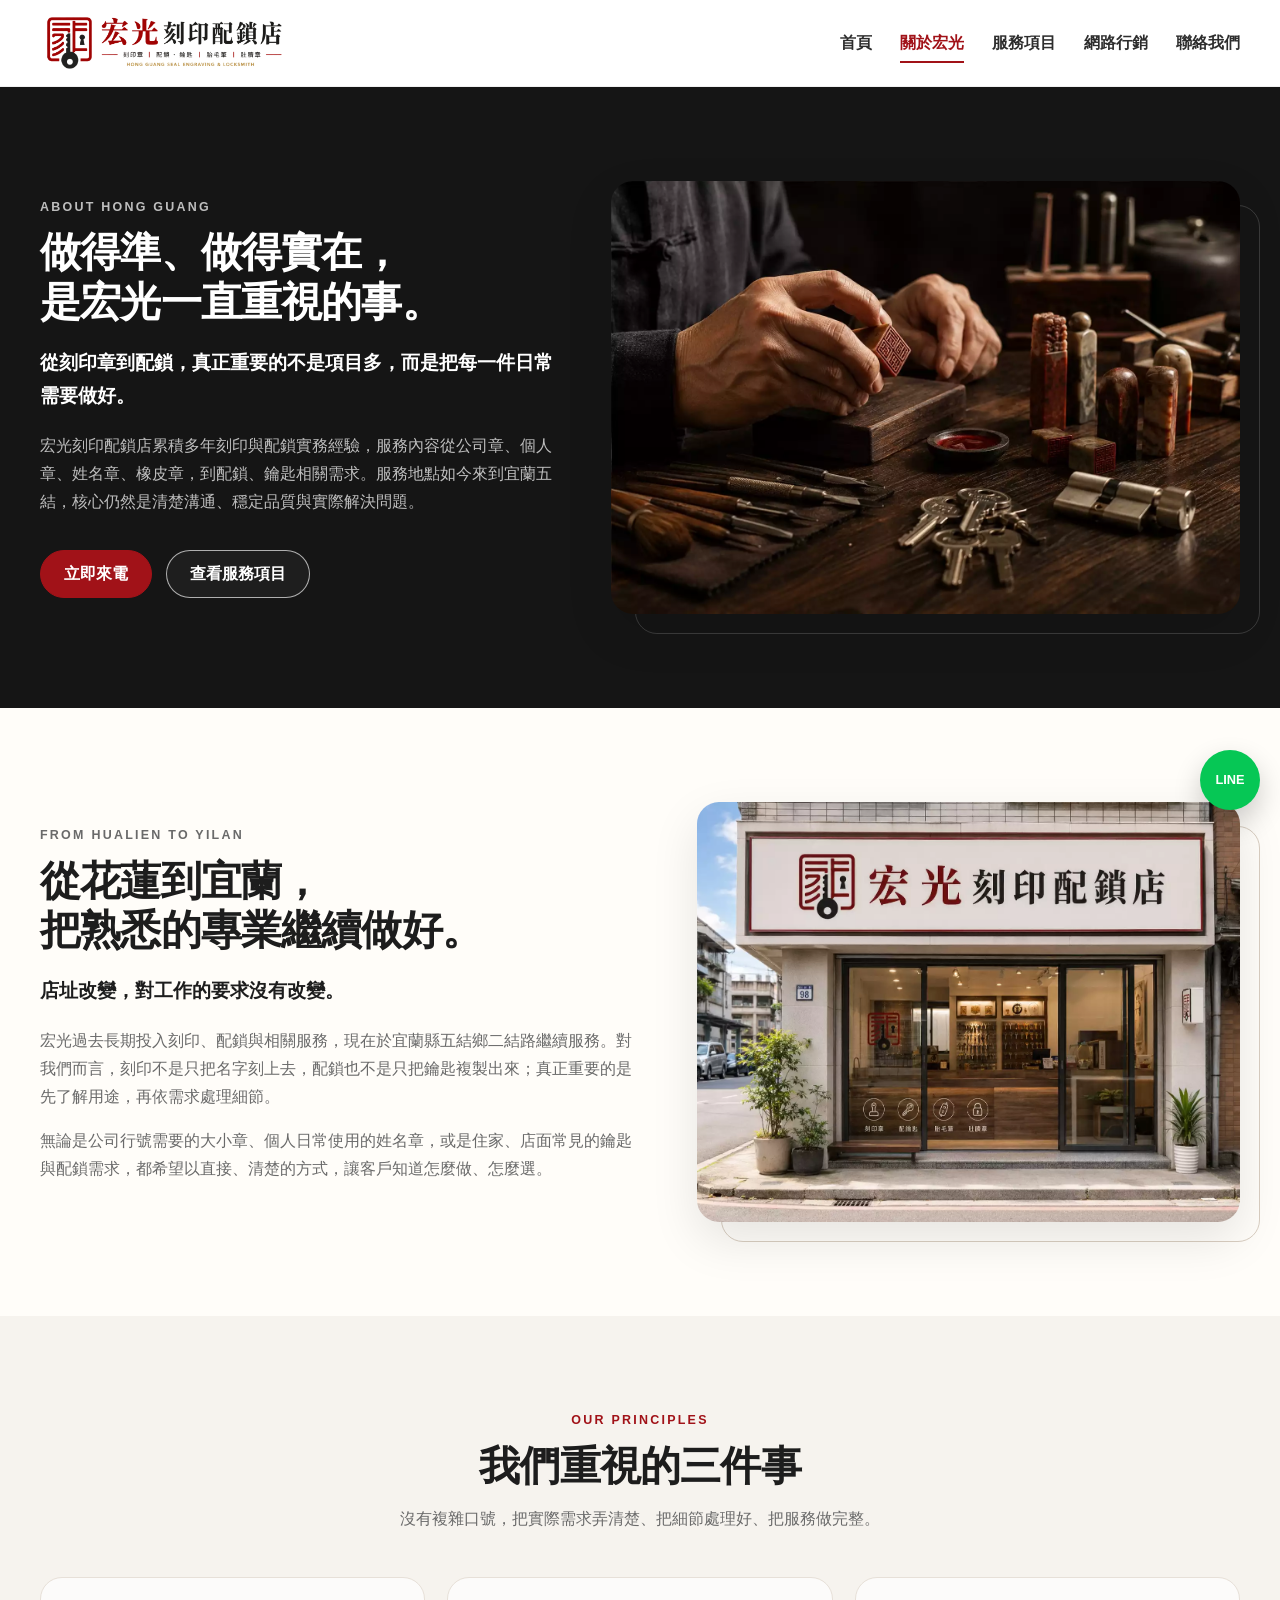
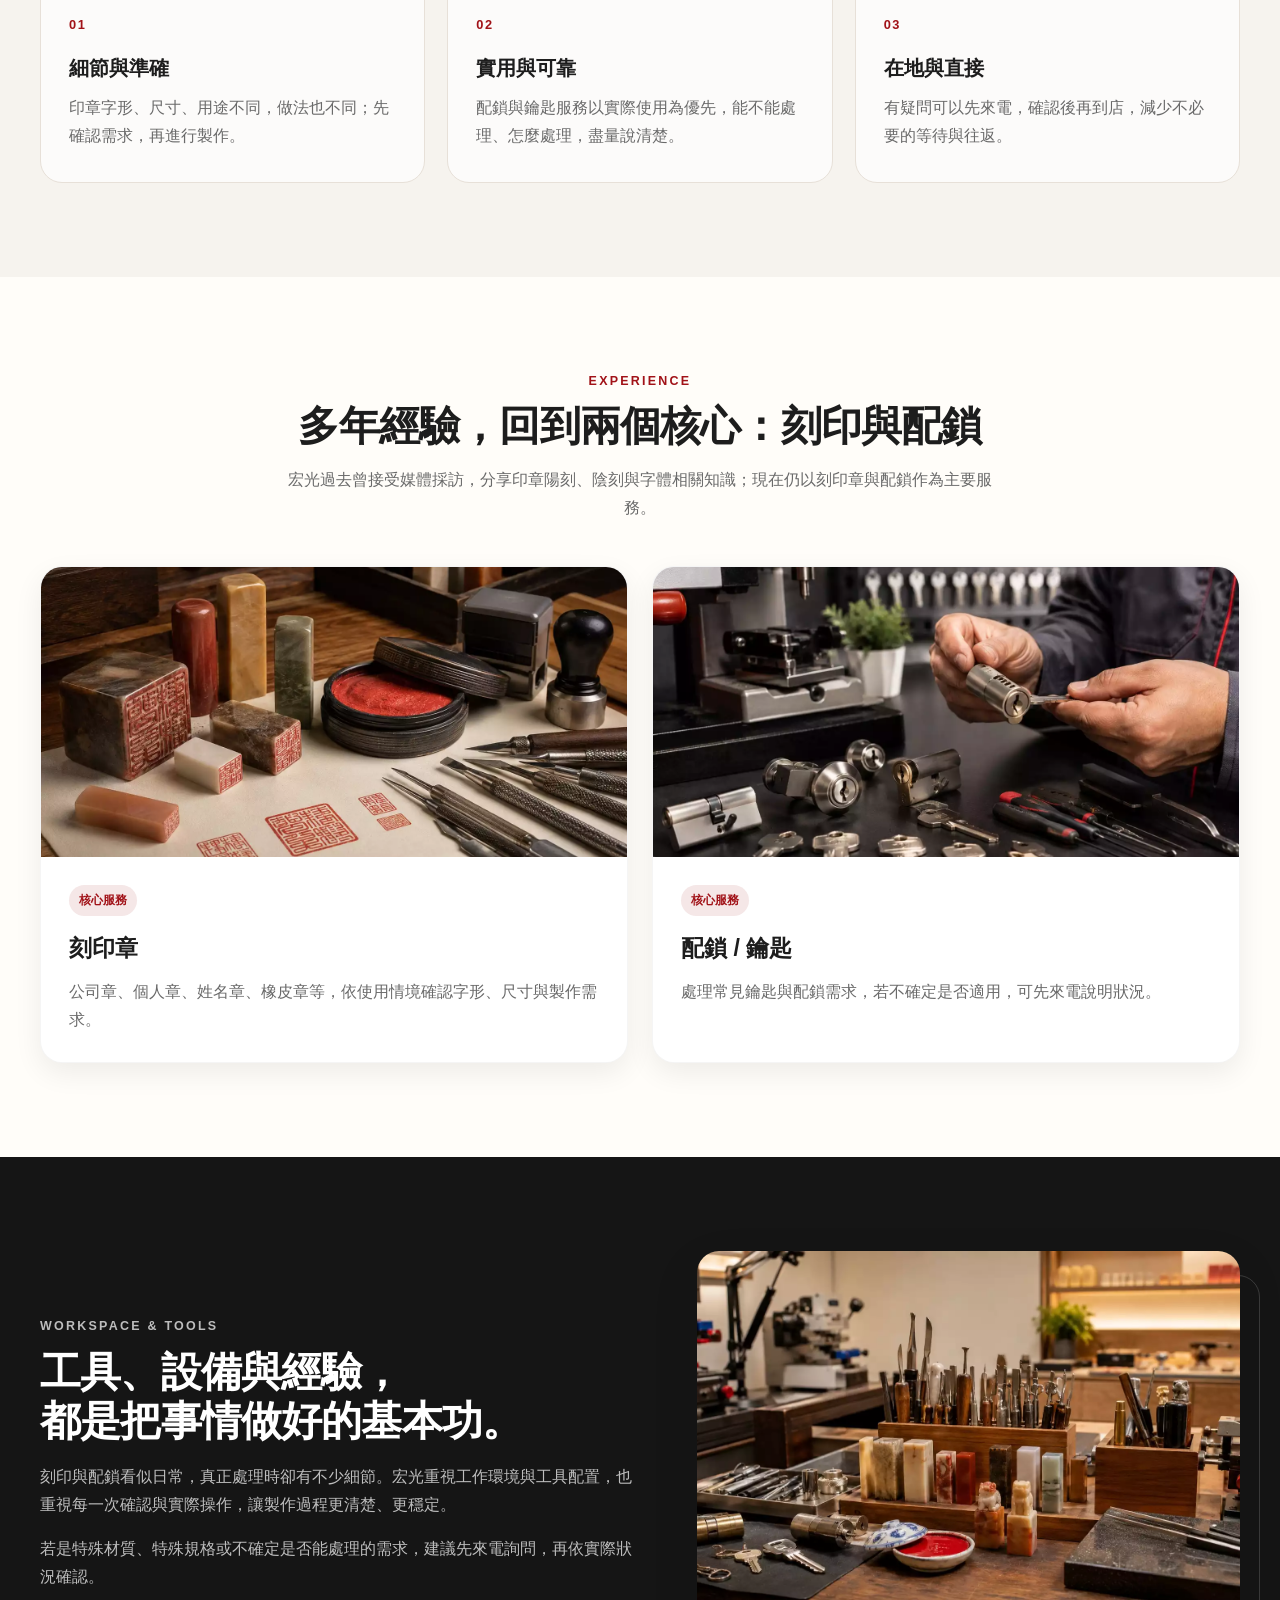
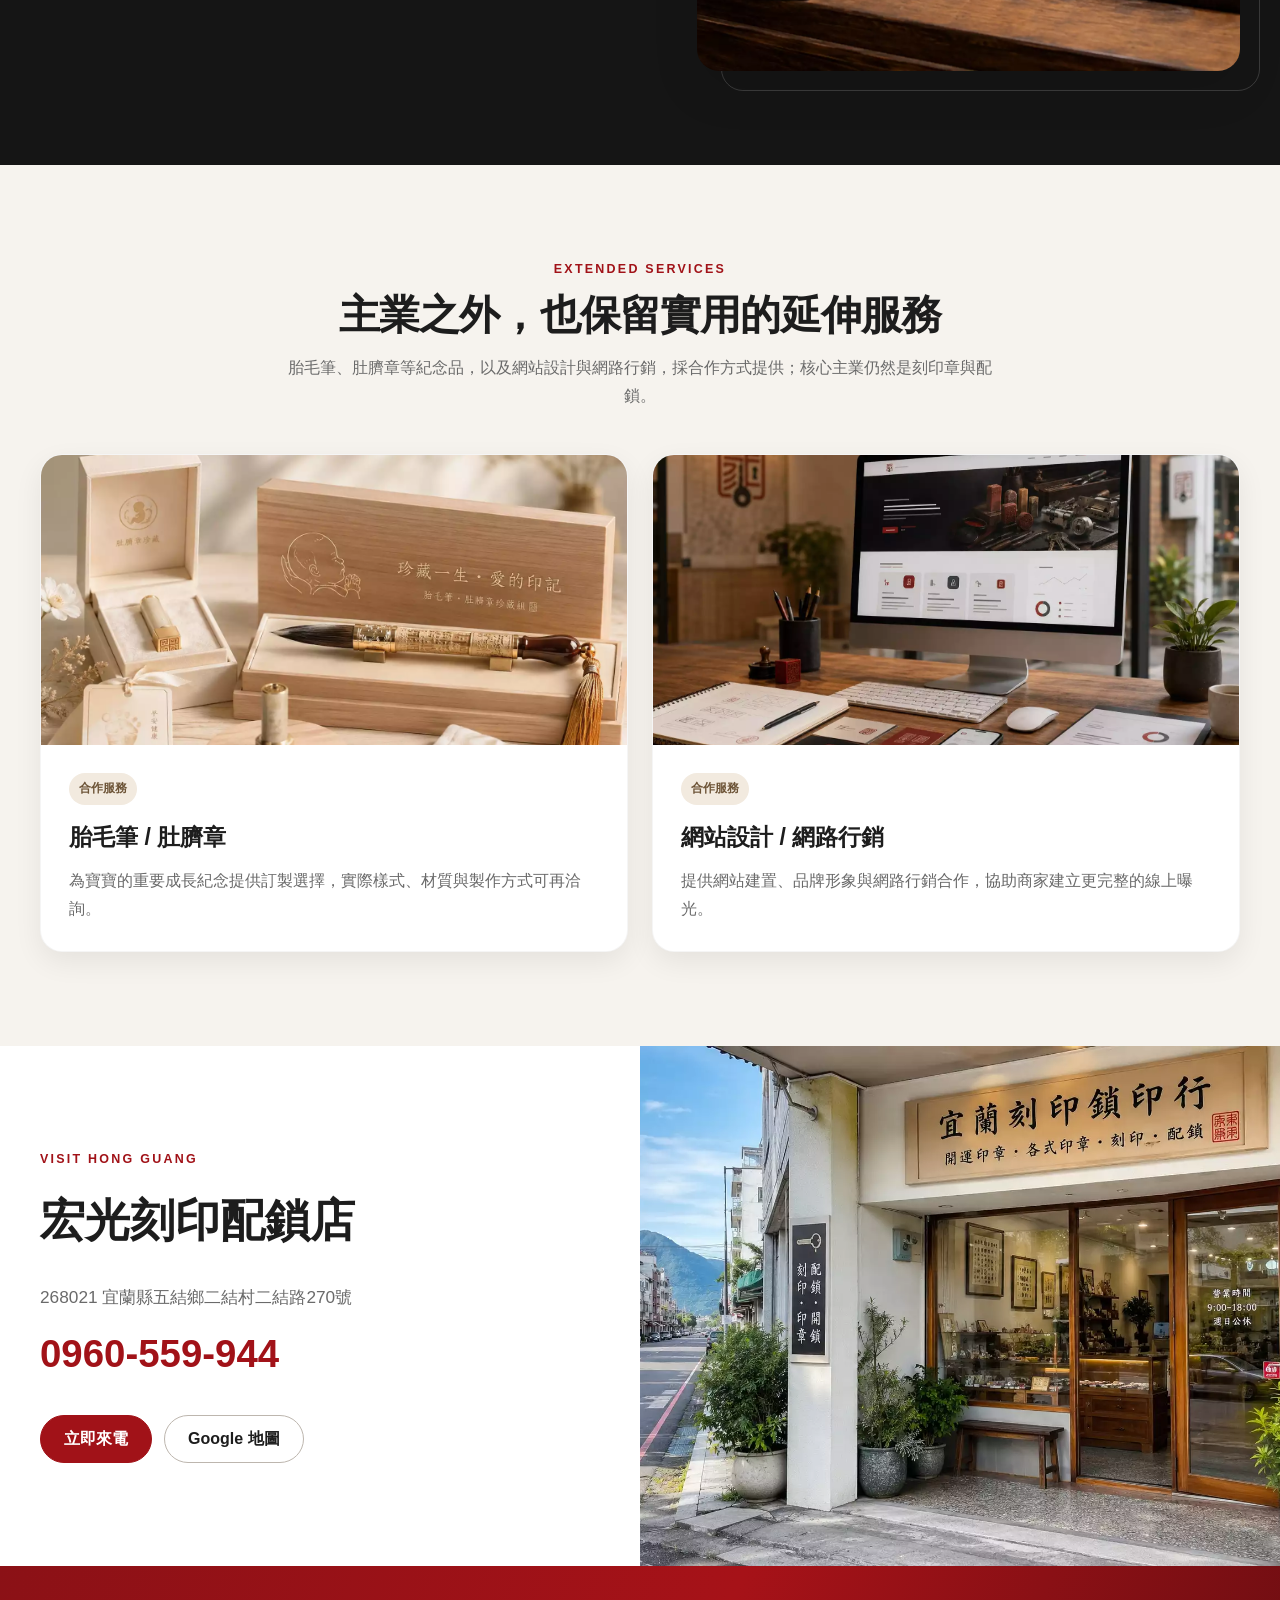
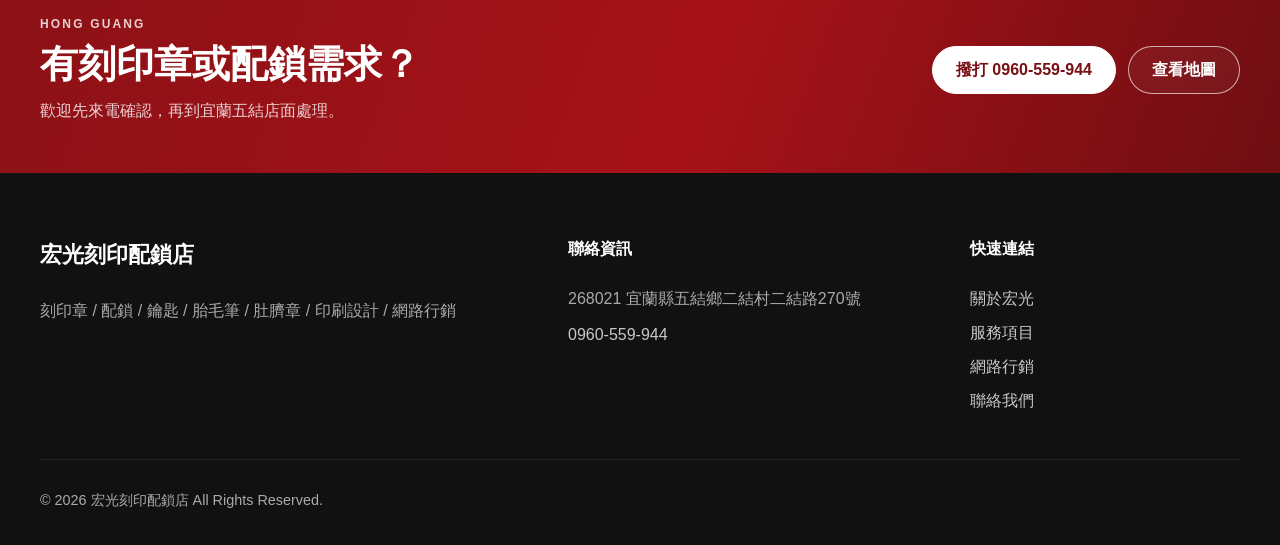
==== about.html @ 3224ef76 "Add files via upload" ====
<!DOCTYPE html>
<html lang="zh-Hant">
<head>
  <meta charset="UTF-8">
  <meta name="viewport" content="width=device-width, initial-scale=1.0">

  <title>關於宏光｜宜蘭五結刻印章・配鎖｜宏光刻印配鎖店</title>
  <meta name="description" content="認識位於宜蘭五結的宏光刻印配鎖店。多年刻印與配鎖實務經驗，提供公司章、個人章、姓名章、配鎖、鑰匙服務，並延伸胎毛筆、肚臍章、印刷設計、網站設計與網路行銷合作。">
  <meta name="keywords" content="宏光刻印配鎖店,宜蘭刻印,五結刻印,宜蘭配鎖,五結配鎖,公司章,個人章,姓名章,胎毛筆,肚臍章">
  <meta name="robots" content="index,follow">

  <meta property="og:title" content="關於宏光｜宏光刻印配鎖店">
  <meta property="og:description" content="宜蘭五結在地刻印章、配鎖與鑰匙服務。認識宏光的服務理念、專業經驗與工作方式。">
  <meta property="og:type" content="website">
  <meta property="og:url" content="https://yilanprinting.github.io/about.html">
  <meta property="og:image" content="https://yilanprinting.github.io/images/p1.webp">

  <link rel="stylesheet" href="style.css">
</head>
<body>

  <header class="site-header" id="top">
    <div class="container header-inner">
      <a href="index.html" class="logo" aria-label="宏光刻印配鎖店首頁">
        <img src="images/hglogo.webp" alt="宏光刻印配鎖店 Logo">
      </a>

      <button class="nav-toggle" id="navToggle" type="button" aria-label="開啟選單" aria-expanded="false" aria-controls="siteNav">
        <span></span><span></span><span></span>
      </button>

      <nav class="site-nav" id="siteNav">
        <a href="index.html">首頁</a>
        <a class="active" href="about.html">關於宏光</a>
        <a href="services.html">服務項目</a>
        <a href="marketing.html">網路行銷</a>
        <a href="contact.html">聯絡我們</a>
      </nav>
    </div>
  </header>

  <main>

    <section class="section section-dark">
      <div class="container split reverse">
        <div class="split-text reveal">
          <p class="section-kicker">ABOUT HONG GUANG</p>
          <h2>做得準、做得實在，<br>是宏光一直重視的事。</h2>
          <p class="lead" style="color:#fff!important;">從刻印章到配鎖，真正重要的不是項目多，而是把每一件日常需要做好。</p>
          <p>宏光刻印配鎖店累積多年刻印與配鎖實務經驗，服務內容從公司章、個人章、姓名章、橡皮章，到配鎖、鑰匙相關需求。服務地點如今來到宜蘭五結，核心仍然是清楚溝通、穩定品質與實際解決問題。</p>
          <div class="hero-actions">
            <a class="btn btn-primary" href="tel:0960559944">立即來電</a>
            <a class="btn btn-ghost" href="services.html">查看服務項目</a>
          </div>
        </div>

        <div class="split-media reveal">
          <!-- ● 新圖：images/about-craft.webp｜建議 1600×1100｜刻印與鑰匙職人工作情境 -->
          <img src="images/p9.webp" alt="宏光刻印配鎖職人工作情境" loading="eager">
        </div>
      </div>
    </section>

    <section class="section">
      <div class="container split">
        <div class="split-text reveal">
          <p class="section-kicker">FROM HUALIEN TO YILAN</p>
          <h2>從花蓮到宜蘭，<br>把熟悉的專業繼續做好。</h2>
          <p class="lead">店址改變，對工作的要求沒有改變。</p>
          <p>宏光過去長期投入刻印、配鎖與相關服務，現在於宜蘭縣五結鄉二結路繼續服務。對我們而言，刻印不是只把名字刻上去，配鎖也不是只把鑰匙複製出來；真正重要的是先了解用途，再依需求處理細節。</p>
          <p>無論是公司行號需要的大小章、個人日常使用的姓名章，或是住家、店面常見的鑰匙與配鎖需求，都希望以直接、清楚的方式，讓客戶知道怎麼做、怎麼選。</p>
        </div>

        <div class="split-media reveal">
          <!-- ● 現有圖：images/p1.webp｜宏光刻印配鎖店店面形象 -->
          <img src="images/p1.webp" alt="宏光刻印配鎖店宜蘭五結店面" loading="lazy">
        </div>
      </div>
    </section>

    <section class="section section-light">
      <div class="container">
        <div class="section-head reveal">
          <p class="section-kicker">OUR PRINCIPLES</p>
          <h2>我們重視的三件事</h2>
          <p>沒有複雜口號，把實際需求弄清楚、把細節處理好、把服務做完整。</p>
        </div>

        <div class="feature-grid">
          <article class="feature-item reveal">
            <span>01</span>
            <h3>細節與準確</h3>
            <p>印章字形、尺寸、用途不同，做法也不同；先確認需求，再進行製作。</p>
          </article>

          <article class="feature-item reveal">
            <span>02</span>
            <h3>實用與可靠</h3>
            <p>配鎖與鑰匙服務以實際使用為優先，能不能處理、怎麼處理，盡量說清楚。</p>
          </article>

          <article class="feature-item reveal">
            <span>03</span>
            <h3>在地與直接</h3>
            <p>有疑問可以先來電，確認後再到店，減少不必要的等待與往返。</p>
          </article>
        </div>
      </div>
    </section>

    <section class="section">
      <div class="container">
        <div class="section-head reveal">
          <p class="section-kicker">EXPERIENCE</p>
          <h2>多年經驗，回到兩個核心：刻印與配鎖</h2>
          <p>宏光過去曾接受媒體採訪，分享印章陽刻、陰刻與字體相關知識；現在仍以刻印章與配鎖作為主要服務。</p>
        </div>

        <div class="service-grid">
          <article class="service-card reveal">
            <!-- ● 現有圖：images/p2.webp｜刻印章服務 -->
            <img src="images/p2.webp" alt="宏光刻印章服務" loading="lazy">
            <div class="service-body">
              <span class="service-tag">核心服務</span>
              <h3>刻印章</h3>
              <p>公司章、個人章、姓名章、橡皮章等，依使用情境確認字形、尺寸與製作需求。</p>
            </div>
          </article>

          <article class="service-card reveal">
            <!-- ● 現有圖：images/p3.webp｜配鎖與鑰匙服務 -->
            <img src="images/p3.webp" alt="宏光配鎖與鑰匙服務" loading="lazy">
            <div class="service-body">
              <span class="service-tag">核心服務</span>
              <h3>配鎖 / 鑰匙</h3>
              <p>處理常見鑰匙與配鎖需求，若不確定是否適用，可先來電說明狀況。</p>
            </div>
          </article>
        </div>
      </div>
    </section>

    <section class="section section-dark">
      <div class="container split">
        <div class="split-text reveal">
          <p class="section-kicker">WORKSPACE & TOOLS</p>
          <h2>工具、設備與經驗，<br>都是把事情做好的基本功。</h2>
          <p>刻印與配鎖看似日常，真正處理時卻有不少細節。宏光重視工作環境與工具配置，也重視每一次確認與實際操作，讓製作過程更清楚、更穩定。</p>
          <p>若是特殊材質、特殊規格或不確定是否能處理的需求，建議先來電詢問，再依實際狀況確認。</p>
        </div>

        <div class="split-media reveal">
          <!-- ● 新圖：images/about-workspace.webp｜建議 1500×1000｜乾淨工作桌、刻印設備、鎖匠工具 -->
          <img src="images/p10.webp" alt="宏光刻印配鎖工作環境與設備" loading="lazy">
        </div>
      </div>
    </section>

    <section class="section section-light">
      <div class="container">
        <div class="section-head reveal">
          <p class="section-kicker">EXTENDED SERVICES</p>
          <h2>主業之外，也保留實用的延伸服務</h2>
          <p>胎毛筆、肚臍章等紀念品，以及網站設計與網路行銷，採合作方式提供；核心主業仍然是刻印章與配鎖。</p>
        </div>

        <div class="service-grid">
          <article class="service-card reveal">
            <!-- ● 現有圖：images/p4.webp｜胎毛筆與肚臍章 -->
            <img src="images/p4.webp" alt="胎毛筆與肚臍章紀念服務" loading="lazy">
            <div class="service-body">
              <span class="service-tag secondary">合作服務</span>
              <h3>胎毛筆 / 肚臍章</h3>
              <p>為寶寶的重要成長紀念提供訂製選擇，實際樣式、材質與製作方式可再洽詢。</p>
            </div>
          </article>

          <article class="service-card reveal">
            <!-- ● 現有圖：images/p6.webp｜網站設計與網路行銷 -->
            <img src="images/p6.webp" alt="網站設計與網路行銷合作" loading="lazy">
            <div class="service-body">
              <span class="service-tag secondary">合作服務</span>
              <h3>網站設計 / 網路行銷</h3>
              <p>提供網站建置、品牌形象與網路行銷合作，協助商家建立更完整的線上曝光。</p>
            </div>
          </article>
        </div>
      </div>
    </section>

    <section class="location-section">
      <div class="location-inner">
        <div class="location-copy reveal">
          <p class="section-kicker">VISIT HONG GUANG</p>
          <h2>宏光刻印配鎖店</h2>
          <p class="location-address">268021 宜蘭縣五結鄉二結村二結路270號</p>
          <a class="location-phone" href="tel:0960559944">0960-559-944</a>
          <div class="location-actions">
            <a class="btn btn-primary" href="tel:0960559944">立即來電</a>
            <a class="btn btn-outline-dark" href="https://maps.app.goo.gl/jcagy389bFnifZZZA" target="_blank" rel="noopener">Google 地圖</a>
          </div>
        </div>

        <div class="location-visual reveal">
          <!-- ● 現有圖：images/p1.webp｜店面圖 -->
          <img src="images/p8.webp" alt="宏光刻印配鎖店店面" loading="lazy">
        </div>
      </div>
    </section>

    <section class="cta-strip">
      <div class="container cta-strip-inner">
        <div>
          <p class="cta-kicker">HONG GUANG</p>
          <h2>有刻印章或配鎖需求？</h2>
          <p>歡迎先來電確認，再到宜蘭五結店面處理。</p>
        </div>
        <div class="cta-strip-actions">
          <a class="btn btn-light" href="tel:0960559944">撥打 0960-559-944</a>
          <a class="btn btn-ghost" href="https://maps.app.goo.gl/jcagy389bFnifZZZA" target="_blank" rel="noopener">查看地圖</a>
        </div>
      </div>
    </section>

  </main>

  <footer class="site-footer">
    <div class="container footer-grid">
      <div>
        <h3>宏光刻印配鎖店</h3>
        <p>刻印章 / 配鎖 / 鑰匙 / 胎毛筆 / 肚臍章 / 印刷設計 / 網路行銷</p>
      </div>
      <div>
        <h4>聯絡資訊</h4>
        <p>268021 宜蘭縣五結鄉二結村二結路270號</p>
        <p><a href="tel:0960559944">0960-559-944</a></p>
      </div>
      <div>
        <h4>快速連結</h4>
        <a href="about.html">關於宏光</a>
        <a href="services.html">服務項目</a>
        <a href="marketing.html">網路行銷</a>
        <a href="contact.html">聯絡我們</a>
      </div>
    </div>
    <div class="container footer-bottom">
      <p>© <span id="year"></span> 宏光刻印配鎖店 All Rights Reserved.</p>
    </div>
  </footer>

  <!-- ● LINE 連結先保留；取得 LINE 網址後只要把 href="#" 換掉 -->
  <a class="line-float" id="lineFloat" href="#" aria-label="LINE 聯絡"><span>LINE</span></a>

  <button class="back-to-top" id="backToTop" type="button" aria-label="回到頂部">↑</button>

  <script src="main.js"></script>
</body>
</html>
---- style.css ----
:root{
  --primary:#a11218;
  --primary-dark:#781015;
  --primary-soft:#f5e7e7;
  --ink:#1d1d1d;
  --text:#303030;
  --muted:#6a6a6a;
  --paper:#fffdf9;
  --light:#f6f3ee;
  --white:#fff;
  --dark:#151515;
  --line:#e7e0d8;
  --shadow:0 18px 48px rgba(0,0,0,.10);
  --shadow-soft:0 10px 28px rgba(0,0,0,.07);
  --radius:22px;
  --container:1200px;
}

*{box-sizing:border-box}
html{scroll-behavior:smooth}
body{
  margin:0;
  font-family:"Noto Sans TC","Microsoft JhengHei","PingFang TC",Arial,sans-serif;
  color:var(--text);
  background:var(--paper);
  line-height:1.75;
  -webkit-font-smoothing:antialiased;
}
body.menu-open{overflow:hidden}
img{display:block;width:100%;max-width:100%}
a{color:inherit;text-decoration:none}
button{font:inherit}
.container{width:min(var(--container),calc(100% - 40px));margin:auto}

/* Header */
.site-header{
  position:sticky;
  top:0;
  z-index:1000;
  background:rgba(255,255,255,.92);
  backdrop-filter:blur(14px);
  border-bottom:1px solid rgba(0,0,0,.06);
}
.header-inner{min-height:86px;display:flex;align-items:center;justify-content:space-between;gap:28px}
.logo{display:block;flex:0 0 auto}
.logo img{width:auto;max-width:420px;max-height:62px;object-fit:contain}
.site-nav{display:flex;align-items:center;gap:28px}
.site-nav a{position:relative;color:#2d2d2d;font-size:.98rem;font-weight:700;padding:10px 0}
.site-nav a::after{content:"";position:absolute;left:0;right:100%;bottom:4px;height:2px;background:var(--primary);transition:.25s}
.site-nav a:hover,.site-nav a.active{color:var(--primary)}
.site-nav a:hover::after,.site-nav a.active::after{right:0}
.nav-toggle{display:none;width:46px;height:46px;border:0;border-radius:12px;background:#f5f2ee;padding:11px;cursor:pointer}
.nav-toggle span{display:block;width:100%;height:2px;background:#202020;margin:5px 0;transition:.25s}

/* Hero */
.hero{
  position:relative;
  min-height:calc(100vh - 86px);
  display:flex;
  align-items:center;
  overflow:hidden;
  background:url("images/bg.webp") center/cover no-repeat;
}
.hero-video{position:absolute;inset:0;width:100%;height:100%;object-fit:cover;z-index:0}
.hero-video.video-failed{display:none}
.hero-overlay{
  position:absolute;inset:0;z-index:1;
  background:linear-gradient(90deg,rgba(11,11,11,.72) 0%,rgba(11,11,11,.58) 36%,rgba(11,11,11,.25) 68%,rgba(11,11,11,.13) 100%);
}
.hero-content{position:relative;z-index:2;color:#fff;padding:110px 0 120px}
.hero-kicker{margin:0 0 14px;font-size:.82rem;font-weight:800;letter-spacing:.22em;color:rgba(255,255,255,.78)}
.hero h1{margin:0;max-width:900px;font-size:clamp(2.5rem,5vw,5.2rem);line-height:1.08;letter-spacing:-.03em;font-weight:800}
.hero h1 span{display:block;margin-top:10px}
.hero-text{max-width:720px;margin:26px 0 0;font-size:clamp(1rem,1.4vw,1.18rem);color:rgba(255,255,255,.9)}
.hero-actions{display:flex;flex-wrap:wrap;gap:14px;margin-top:34px}
.hero-info{display:flex;flex-wrap:wrap;gap:10px 22px;margin-top:34px;padding-top:22px;border-top:1px solid rgba(255,255,255,.22);max-width:760px;font-size:.96rem;color:rgba(255,255,255,.85)}
.hero-info a{font-weight:800;color:#fff}
.hero-scroll{position:absolute;z-index:3;left:50%;bottom:28px;transform:translateX(-50%);width:34px;height:50px;border:1px solid rgba(255,255,255,.6);border-radius:999px}
.hero-scroll span{position:absolute;top:10px;left:50%;width:4px;height:8px;border-radius:999px;background:#fff;transform:translateX(-50%);animation:scrollDot 1.6s infinite}
@keyframes scrollDot{0%{transform:translate(-50%,0);opacity:0}25%{opacity:1}70%{opacity:1}100%{transform:translate(-50%,18px);opacity:0}}

/* Buttons */
.btn{display:inline-flex;align-items:center;justify-content:center;min-height:48px;padding:12px 23px;border-radius:999px;font-weight:800;line-height:1;transition:.2s}
.btn:hover{transform:translateY(-2px)}
.btn-primary{color:#fff;background:var(--primary);border:1px solid var(--primary)}
.btn-primary:hover{background:var(--primary-dark);border-color:var(--primary-dark)}
.btn-secondary{color:#1c1c1c;background:#fff;border:1px solid #fff}
.btn-ghost{color:#fff;border:1px solid rgba(255,255,255,.65);background:rgba(255,255,255,.04)}
.btn-ghost:hover{background:rgba(255,255,255,.12)}
.btn-outline-dark{color:var(--ink);border:1px solid #bdb6ae;background:transparent}
.btn-outline-dark:hover{color:#fff;background:var(--ink);border-color:var(--ink)}
.btn-light{color:var(--primary-dark);background:#fff;border:1px solid #fff}

/* Quick intro */
.quick-intro{position:relative;z-index:5;margin-top:-62px;padding-bottom:10px}
.intro-grid{display:grid;grid-template-columns:repeat(4,1fr);gap:16px}
.intro-card{position:relative;min-height:210px;background:#fff;border:1px solid rgba(0,0,0,.04);border-radius:var(--radius);padding:28px 24px 24px;box-shadow:var(--shadow);overflow:hidden}
.intro-card::before{content:"";position:absolute;left:0;top:0;width:100%;height:4px;background:var(--primary);transform:scaleX(0);transform-origin:left;transition:.3s}
.intro-card:hover::before{transform:scaleX(1)}
.intro-number{color:var(--primary);font-size:.78rem;font-weight:900;letter-spacing:.14em}
.intro-card h2{margin:9px 0 8px;color:var(--ink);font-size:1.24rem}
.intro-card p{margin:0;color:var(--muted);font-size:.95rem}

/* Sections */
.section{padding:94px 0}
.section-light{background:var(--light)}
.section-dark{background:var(--dark);color:#fff}
.section-kicker{margin:0 0 10px;color:var(--primary);font-size:.78rem;font-weight:900;letter-spacing:.18em}
.section-dark .section-kicker{color:#dc8e91}
.section h2,.section-head h2{margin:0;color:var(--ink);font-size:clamp(2rem,3.2vw,3rem);line-height:1.2;letter-spacing:-.02em}
.section-dark h2{color:#fff}
.section-head{max-width:760px;margin:0 auto 44px;text-align:center}
.section-head>p:last-child{margin:14px auto 0;max-width:720px;color:var(--muted)}
.section-center{text-align:center;margin-top:38px}
.text-link{display:inline-block;margin-top:16px;color:var(--primary);font-weight:800}
.lead{color:var(--ink)!important;font-size:1.2rem;font-weight:700}

/* Split */
.split{display:grid;grid-template-columns:1.05fr .95fr;gap:56px;align-items:center}
.split.reverse{grid-template-columns:.9fr 1.1fr}
.split-text p{color:var(--muted)}
.section-dark .split-text p{color:rgba(255,255,255,.72)}
.split-media{position:relative}
.split-media::before{content:"";position:absolute;inset:24px -20px -20px 24px;border:1px solid #d9cec1;border-radius:var(--radius);z-index:0}
.section-dark .split-media::before{border-color:rgba(255,255,255,.16)}
.split-media img{position:relative;z-index:1;min-height:420px;object-fit:cover;border-radius:var(--radius);box-shadow:var(--shadow)}

/* Services */
.service-grid{display:grid;grid-template-columns:repeat(2,1fr);gap:24px}
.service-card{background:#fff;border-radius:var(--radius);overflow:hidden;box-shadow:var(--shadow-soft);border:1px solid rgba(0,0,0,.04);transition:.25s}
.service-card:hover{transform:translateY(-5px);box-shadow:var(--shadow)}
.service-card img{height:290px;object-fit:cover}
.service-card-wide{grid-column:1/-1;display:grid;grid-template-columns:1.15fr .85fr}
.service-card-wide img{height:100%;min-height:340px}
.service-card-wide .service-body{display:flex;flex-direction:column;justify-content:center}
.service-body{padding:28px}
.service-tag{display:inline-flex;width:max-content;min-height:28px;padding:5px 10px;margin-bottom:12px;border-radius:999px;background:var(--primary-soft);color:var(--primary);font-size:.76rem;font-weight:900}
.service-tag.secondary{color:#6d5437;background:#f2eadf}
.service-body h3{margin:0 0 10px;color:var(--ink);font-size:1.45rem}
.service-body p{margin:0;color:var(--muted)}

/* Features */
.feature-grid{display:grid;grid-template-columns:repeat(3,1fr);gap:22px}
.feature-item{padding:32px 28px;border:1px solid var(--line);border-radius:var(--radius);background:rgba(255,255,255,.7)}
.feature-item>span{color:var(--primary);font-size:.8rem;font-weight:900;letter-spacing:.12em}
.feature-item h3{margin:12px 0 8px;color:var(--ink);font-size:1.28rem}
.feature-item p{margin:0;color:var(--muted)}

/* Process */
.process-list{list-style:none;margin:30px 0 0;padding:0;display:grid;gap:12px}
.process-list li{display:grid;grid-template-columns:54px 1fr;gap:18px;align-items:flex-start;padding:18px 0;border-bottom:1px solid rgba(255,255,255,.10)}
.process-list li>span{display:flex;align-items:center;justify-content:center;width:46px;height:46px;border-radius:50%;background:var(--primary);color:#fff;font-size:.78rem;font-weight:900}
.process-list strong{display:block;margin-bottom:3px;color:#fff;font-size:1.08rem}
.process-list p{margin:0}

/* FAQ */
.faq-list{max-width:900px;margin:0 auto;display:grid;gap:14px}
.faq-list details{background:#fff;border:1px solid rgba(0,0,0,.04);border-radius:16px;padding:0 22px;box-shadow:var(--shadow-soft)}
.faq-list summary{position:relative;cursor:pointer;list-style:none;padding:20px 44px 20px 0;color:var(--ink);font-weight:800}
.faq-list summary::-webkit-details-marker{display:none}
.faq-list summary::after{content:"+";position:absolute;right:0;top:16px;width:34px;height:34px;display:flex;align-items:center;justify-content:center;border-radius:50%;color:var(--primary);background:var(--primary-soft);font-size:1.3rem}
.faq-list details[open] summary::after{content:"−"}
.faq-list details p{margin:0;padding:0 0 20px;color:var(--muted)}

/* Location */
.location-section{background:#fff}
.location-inner{display:grid;grid-template-columns:1fr 1fr;align-items:stretch}
.location-copy{padding:80px max(40px,calc((100vw - var(--container))/2));display:flex;flex-direction:column;justify-content:center}
.location-copy h2{margin:0;color:var(--ink);font-size:clamp(2rem,3.5vw,3.2rem)}
.location-address{max-width:560px;margin:22px 0 8px;color:var(--muted);font-size:1.08rem}
.location-phone{width:max-content;color:var(--primary);font-size:clamp(1.6rem,3vw,2.5rem);font-weight:900}
.location-actions{display:flex;flex-wrap:wrap;gap:12px;margin-top:28px}
.location-visual{min-height:520px}
.location-visual img{width:100%;height:100%;object-fit:cover}

/* CTA */
.cta-strip{color:#fff;background:linear-gradient(110deg,#8b1116 0%,#a61218 55%,#6f0e12 100%);padding:48px 0}
.cta-strip-inner{display:flex;align-items:center;justify-content:space-between;gap:34px}
.cta-kicker{margin:0 0 6px!important;font-size:.75rem;font-weight:900;letter-spacing:.18em;color:rgba(255,255,255,.7)}
.cta-strip h2{margin:0;font-size:clamp(1.7rem,3vw,2.5rem);line-height:1.2}
.cta-strip p{margin:10px 0 0;color:rgba(255,255,255,.8)}
.cta-strip-actions{display:flex;flex-wrap:wrap;gap:12px;flex:0 0 auto}

/* Footer */
.site-footer{padding-top:62px;background:#111;color:#aaa}
.footer-grid{display:grid;grid-template-columns:1.35fr 1fr .75fr;gap:42px}
.site-footer h3,.site-footer h4{margin-top:0;color:#fff}
.site-footer h3{font-size:1.4rem}
.site-footer p{margin:8px 0}
.site-footer a{display:block;width:max-content;max-width:100%;margin:6px 0;color:#c8c8c8}
.site-footer a:hover{color:#fff}
.footer-bottom{margin-top:38px;padding:20px 0 24px;border-top:1px solid rgba(255,255,255,.08);font-size:.9rem}

/* Floating buttons */
.line-float{position:fixed;right:20px;bottom:90px;z-index:900;width:60px;height:60px;display:flex;align-items:center;justify-content:center;border-radius:50%;color:#fff;background:#06c755;box-shadow:0 12px 28px rgba(0,0,0,.2);font-size:.8rem;font-weight:900;transition:.2s}
.line-float:hover{transform:translateY(-3px)}
.back-to-top{position:fixed;right:20px;bottom:20px;z-index:900;width:50px;height:50px;display:flex;align-items:center;justify-content:center;opacity:0;visibility:hidden;transform:translateY(10px);border:0;border-radius:50%;background:#1b1b1b;color:#fff;cursor:pointer;box-shadow:0 10px 25px rgba(0,0,0,.18);transition:.25s}
.back-to-top.show{opacity:1;visibility:visible;transform:translateY(0)}

/* Scroll reveal */
.reveal{opacity:0;transform:translateY(28px);transition:opacity .7s ease,transform .7s ease}
.reveal.is-visible{opacity:1;transform:none}

/* Responsive */
@media(max-width:1100px){
  .logo img{max-width:340px}
  .site-nav{gap:18px}
  .intro-grid{grid-template-columns:repeat(2,1fr)}
  .split,.split.reverse{grid-template-columns:1fr;gap:40px}
  .split-media{max-width:780px}
  .service-card-wide{grid-template-columns:1fr 1fr}
  .feature-grid{grid-template-columns:1fr}
  .location-inner{grid-template-columns:1fr}
  .location-copy{padding:70px 40px}
  .location-visual{min-height:420px}
}

@media(max-width:820px){
  .header-inner{min-height:76px}
  .logo img{max-width:270px;max-height:52px}
  .nav-toggle{display:block;z-index:1002}
  .nav-toggle.active span:nth-child(1){transform:translateY(7px) rotate(45deg)}
  .nav-toggle.active span:nth-child(2){opacity:0}
  .nav-toggle.active span:nth-child(3){transform:translateY(-7px) rotate(-45deg)}
  .site-nav{position:fixed;inset:76px 0 auto 0;z-index:1001;display:flex;flex-direction:column;align-items:flex-start;gap:0;padding:22px 20px 30px;background:#fff;border-top:1px solid rgba(0,0,0,.06);box-shadow:0 18px 40px rgba(0,0,0,.10);transform:translateY(-120%);opacity:0;pointer-events:none;transition:.3s}
  .site-nav.show{transform:translateY(0);opacity:1;pointer-events:auto}
  .site-nav a{width:100%;padding:14px 0;border-bottom:1px solid #eee}
  .site-nav a::after{display:none}
  .hero{min-height:calc(100svh - 76px)}
  .hero-content{padding:90px 0 110px}
  .hero-overlay{background:rgba(10,10,10,.58)}
  .quick-intro{margin-top:-38px}
  .service-grid{grid-template-columns:1fr}
  .service-card-wide{grid-column:auto;display:block}
  .service-card img,.service-card-wide img{height:260px;min-height:0}
  .cta-strip-inner{flex-direction:column;align-items:flex-start}
  .footer-grid{grid-template-columns:1fr 1fr}
}

@media(max-width:600px){
  .container{width:min(100% - 28px,var(--container))}
  .logo img{max-width:220px}
  .hero h1{font-size:clamp(2.25rem,11vw,3.8rem)}
  .hero-kicker{font-size:.68rem;letter-spacing:.14em}
  .hero-actions{display:grid;grid-template-columns:1fr 1fr;width:100%}
  .hero-actions .btn:first-child{grid-column:1/-1}
  .hero-actions .btn{width:100%}
  .intro-grid{grid-template-columns:1fr}
  .intro-card{min-height:0}
  .section{padding:72px 0}
  .split-media::before{display:none}
  .split-media img{min-height:300px}
  .location-copy{padding:64px 24px}
  .location-actions{display:grid;grid-template-columns:1fr}
  .location-actions .btn{width:100%}
  .location-visual{min-height:340px}
  .footer-grid{grid-template-columns:1fr;gap:24px}
  .cta-strip-actions{width:100%;display:grid;grid-template-columns:1fr}
  .cta-strip-actions .btn{width:100%}
  .line-float{right:14px;bottom:80px;width:56px;height:56px}
  .back-to-top{right:14px;bottom:16px;width:46px;height:46px}
}

@media(prefers-reduced-motion:reduce){
  html{scroll-behavior:auto}
  *,*::before,*::after{animation-duration:.01ms!important;animation-iteration-count:1!important;transition-duration:.01ms!important}
  .reveal{opacity:1;transform:none}
}
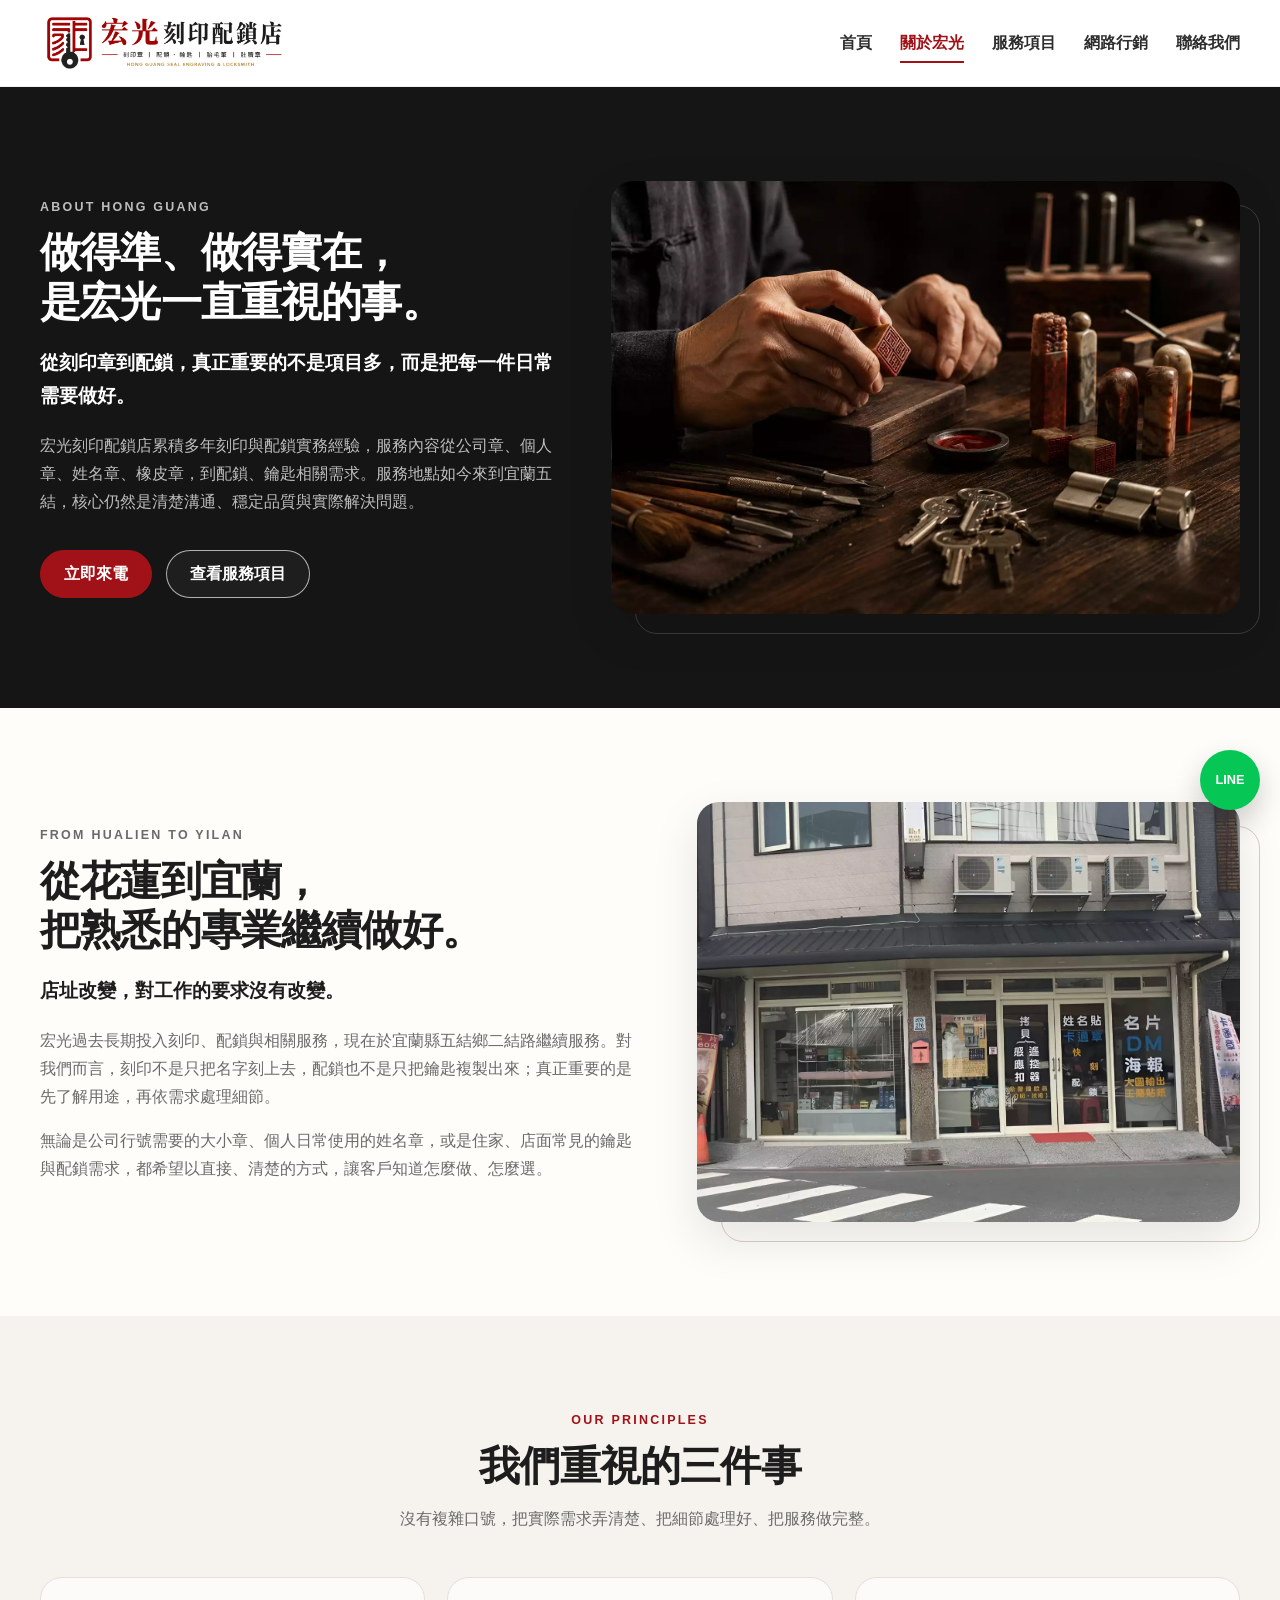
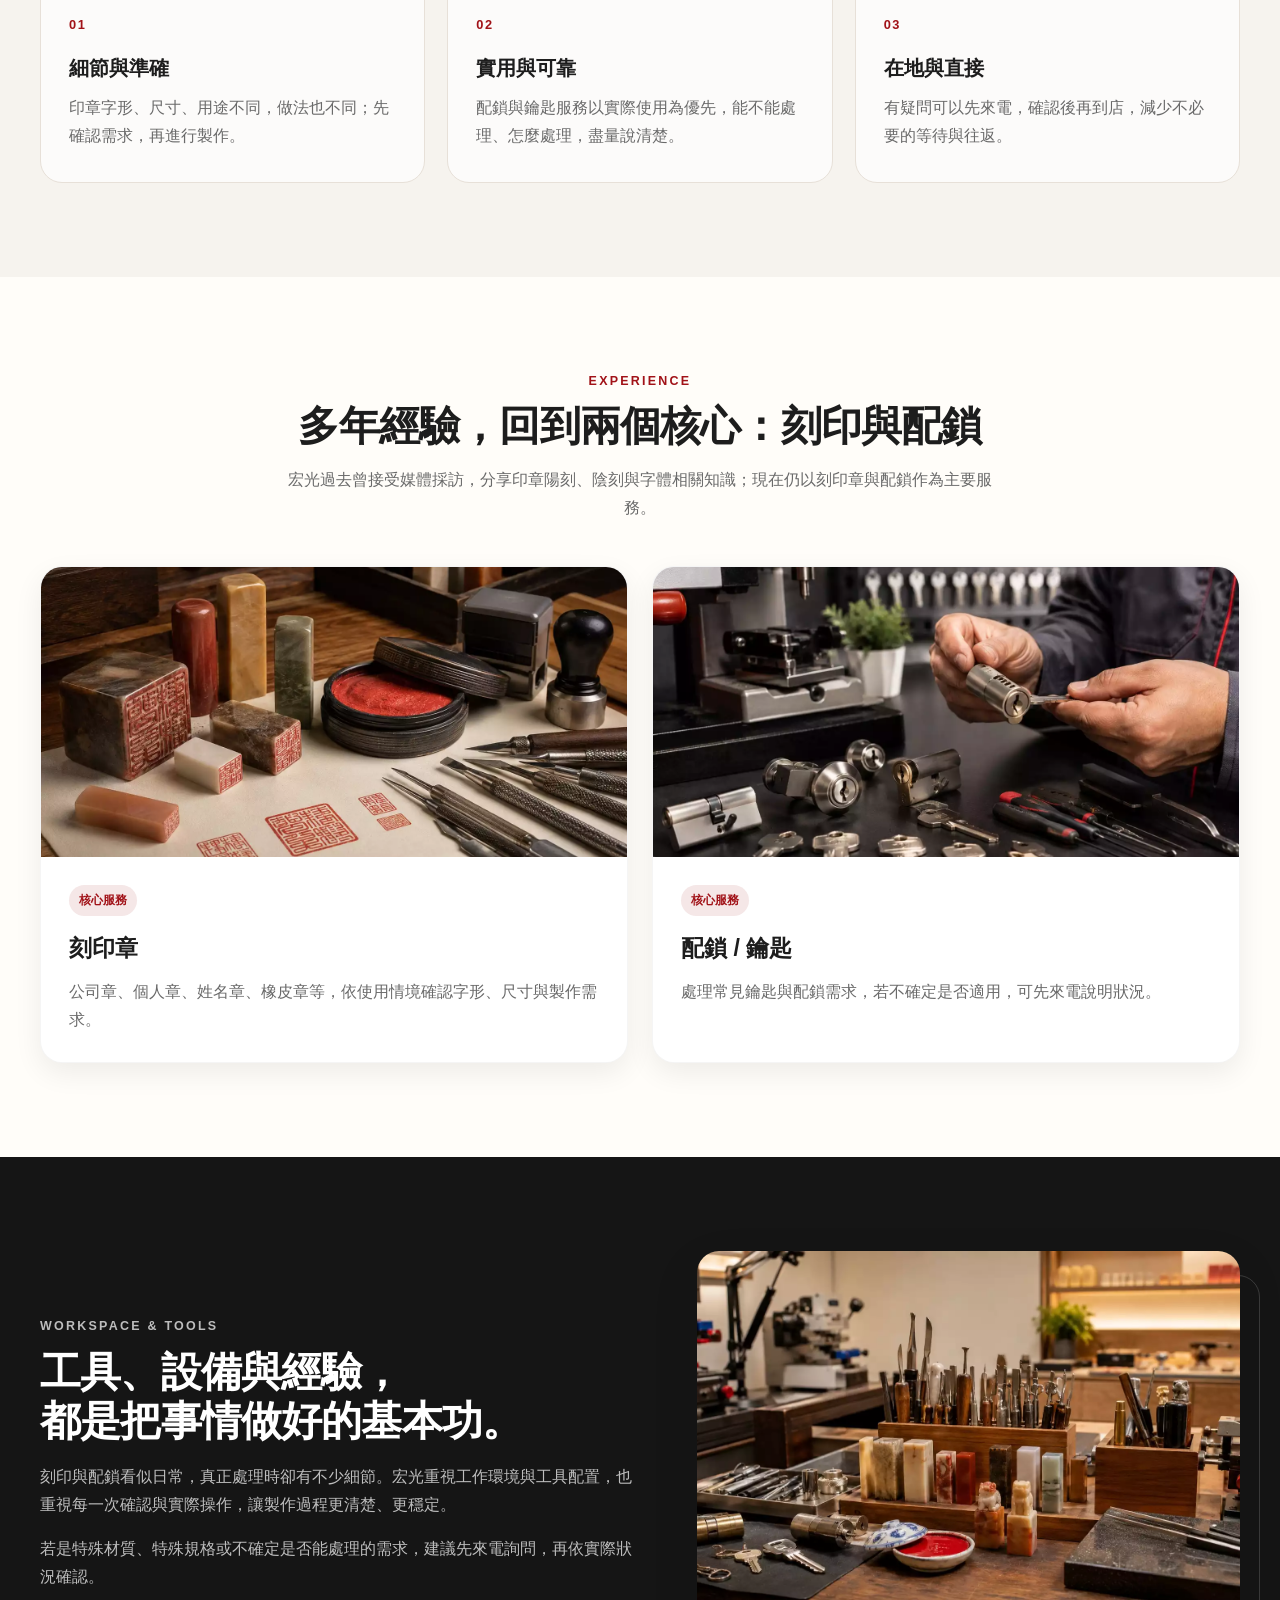
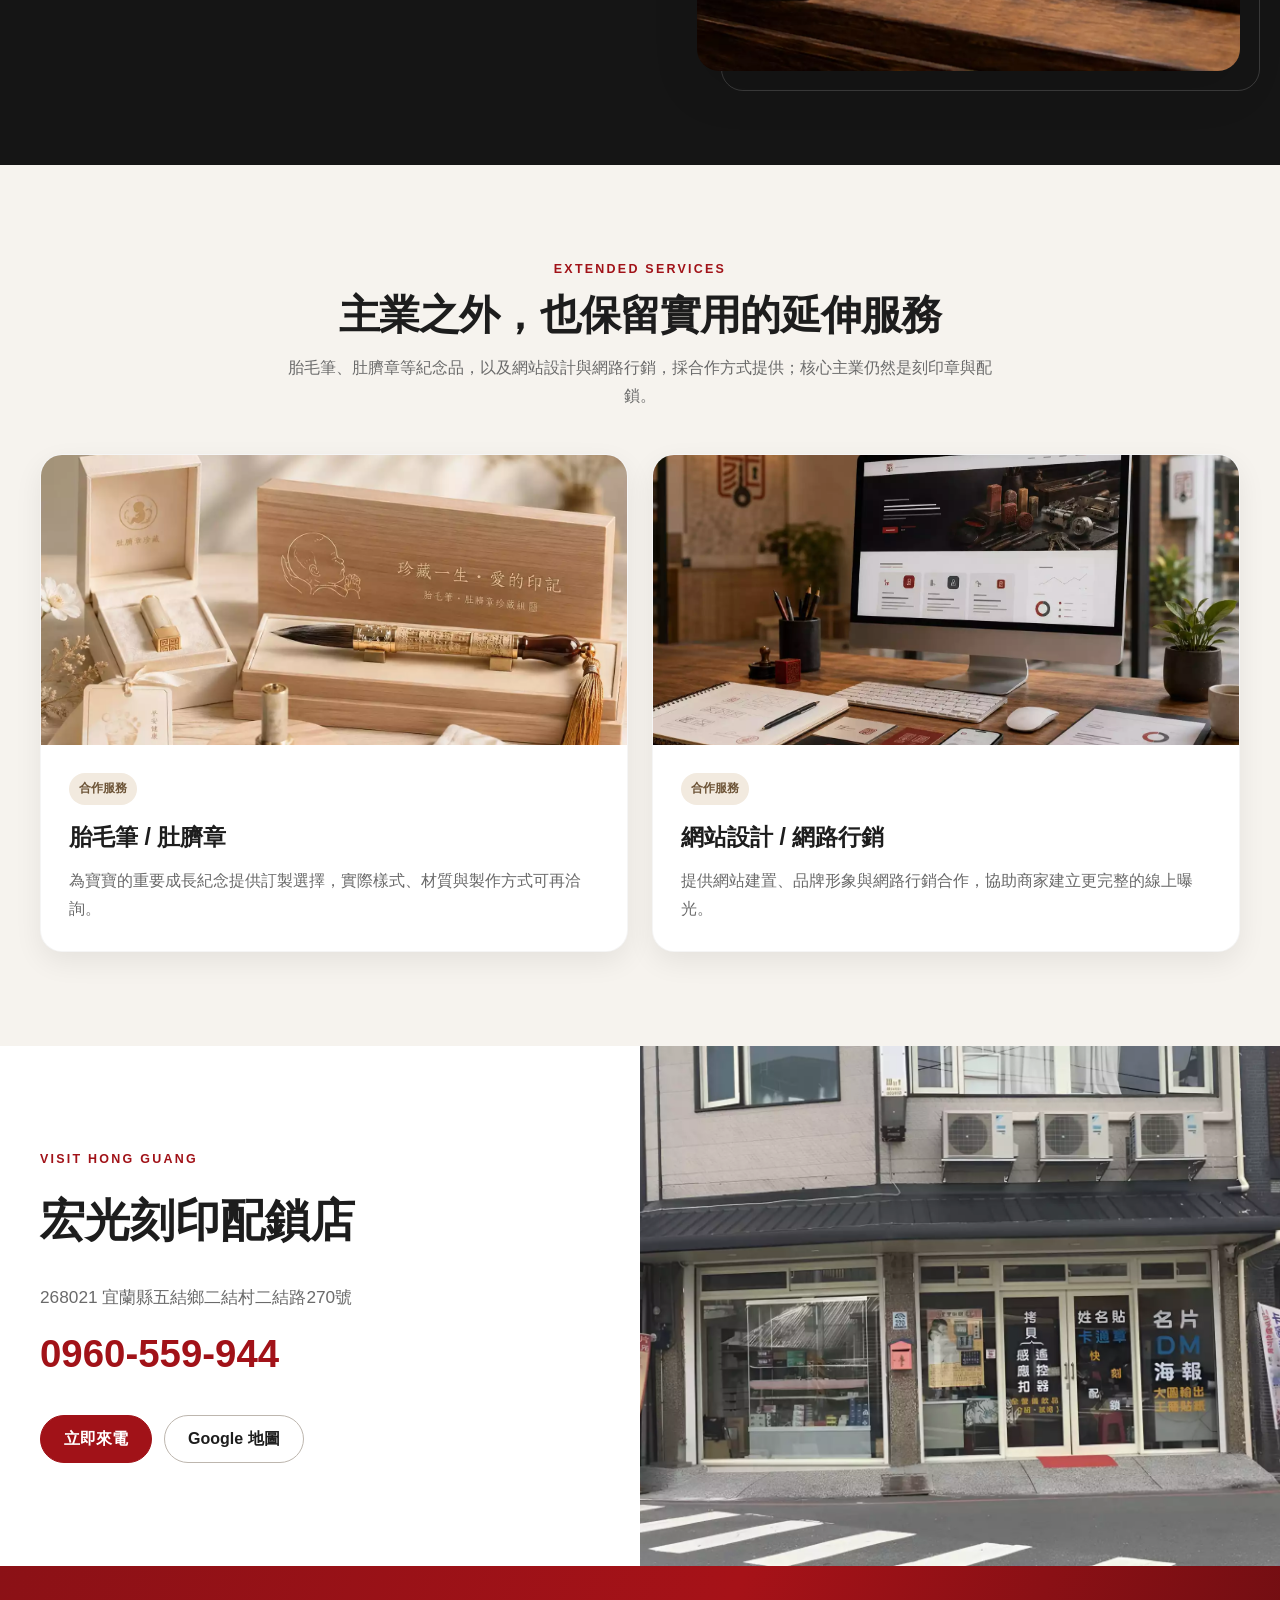
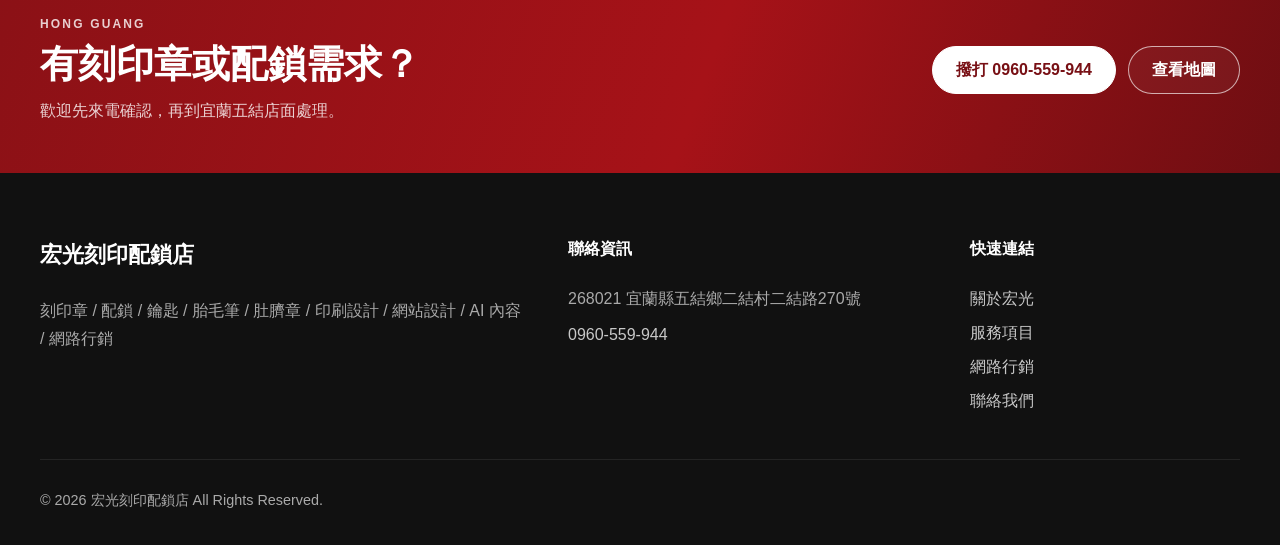
==== commit 7b4ebe6f: "Add files via upload" ====
--- a/about.html
+++ b/about.html
@@ -4,9 +4,9 @@
   <meta charset="UTF-8">
   <meta name="viewport" content="width=device-width, initial-scale=1.0">
 
-  <title>關於宏光｜宜蘭五結刻印章・配鎖｜宏光刻印配鎖店</title>
-  <meta name="description" content="認識位於宜蘭五結的宏光刻印配鎖店。多年刻印與配鎖實務經驗，提供公司章、個人章、姓名章、配鎖、鑰匙服務，並延伸胎毛筆、肚臍章、印刷設計、網站設計與網路行銷合作。">
-  <meta name="keywords" content="宏光刻印配鎖店,宜蘭刻印,五結刻印,宜蘭配鎖,五結配鎖,公司章,個人章,姓名章,胎毛筆,肚臍章">
+  <title>關於宏光｜宜蘭五結在地刻印配鎖，並提供胎毛筆肚臍章及網站設計</title>
+  <meta name="description" content="認識位於宜蘭五結的宏光刻印配鎖店。多年在地刻印與配鎖實務經驗，提供公司章、個人章、姓名章、配鎖、鑰匙服務，並延伸胎毛筆、肚臍章、印刷設計、網站設計、AI內容與網路行銷合作。">
+  <meta name="keywords" content="宏光刻印配鎖店,宜蘭刻印,五結刻印,宜蘭配鎖,五結配鎖,公司章,個人章,姓名章,胎毛筆,肚臍章,網站設計,AI內容">
   <meta name="robots" content="index,follow">
 
   <meta property="og:title" content="關於宏光｜宏光刻印配鎖店">
@@ -55,7 +55,6 @@
         </div>
 
         <div class="split-media reveal">
-          <!-- ● 新圖：images/about-craft.webp｜建議 1600×1100｜刻印與鑰匙職人工作情境 -->
           <img src="images/p9.webp" alt="宏光刻印配鎖職人工作情境" loading="eager">
         </div>
       </div>
@@ -72,7 +71,6 @@
         </div>
 
         <div class="split-media reveal">
-          <!-- ● 現有圖：images/p1.webp｜宏光刻印配鎖店店面形象 -->
           <img src="images/p1.webp" alt="宏光刻印配鎖店宜蘭五結店面" loading="lazy">
         </div>
       </div>
@@ -118,7 +116,6 @@
 
         <div class="service-grid">
           <article class="service-card reveal">
-            <!-- ● 現有圖：images/p2.webp｜刻印章服務 -->
             <img src="images/p2.webp" alt="宏光刻印章服務" loading="lazy">
             <div class="service-body">
               <span class="service-tag">核心服務</span>
@@ -128,7 +125,6 @@
           </article>
 
           <article class="service-card reveal">
-            <!-- ● 現有圖：images/p3.webp｜配鎖與鑰匙服務 -->
             <img src="images/p3.webp" alt="宏光配鎖與鑰匙服務" loading="lazy">
             <div class="service-body">
               <span class="service-tag">核心服務</span>
@@ -150,7 +146,6 @@
         </div>
 
         <div class="split-media reveal">
-          <!-- ● 新圖：images/about-workspace.webp｜建議 1500×1000｜乾淨工作桌、刻印設備、鎖匠工具 -->
           <img src="images/p10.webp" alt="宏光刻印配鎖工作環境與設備" loading="lazy">
         </div>
       </div>
@@ -166,7 +161,6 @@
 
         <div class="service-grid">
           <article class="service-card reveal">
-            <!-- ● 現有圖：images/p4.webp｜胎毛筆與肚臍章 -->
             <img src="images/p4.webp" alt="胎毛筆與肚臍章紀念服務" loading="lazy">
             <div class="service-body">
               <span class="service-tag secondary">合作服務</span>
@@ -176,7 +170,6 @@
           </article>
 
           <article class="service-card reveal">
-            <!-- ● 現有圖：images/p6.webp｜網站設計與網路行銷 -->
             <img src="images/p6.webp" alt="網站設計與網路行銷合作" loading="lazy">
             <div class="service-body">
               <span class="service-tag secondary">合作服務</span>
@@ -202,7 +195,6 @@
         </div>
 
         <div class="location-visual reveal">
-          <!-- ● 現有圖：images/p1.webp｜店面圖 -->
           <img src="images/p8.webp" alt="宏光刻印配鎖店店面" loading="lazy">
         </div>
       </div>
@@ -228,7 +220,7 @@
     <div class="container footer-grid">
       <div>
         <h3>宏光刻印配鎖店</h3>
-        <p>刻印章 / 配鎖 / 鑰匙 / 胎毛筆 / 肚臍章 / 印刷設計 / 網路行銷</p>
+        <p>刻印章 / 配鎖 / 鑰匙 / 胎毛筆 / 肚臍章 / 印刷設計 / 網站設計 / AI 內容 / 網路行銷</p>
       </div>
       <div>
         <h4>聯絡資訊</h4>
@@ -248,11 +240,10 @@
     </div>
   </footer>
 
-  <!-- ● LINE 連結先保留；取得 LINE 網址後只要把 href="#" 換掉 -->
-  <a class="line-float" id="lineFloat" href="#" aria-label="LINE 聯絡"><span>LINE</span></a>
+  <a class="line-float" id="lineFloat" href="https://line.me/ti/p/pWB8yNEL7-" target="_blank" rel="noopener" aria-label="LINE 聯絡"><span>LINE</span></a>
 
   <button class="back-to-top" id="backToTop" type="button" aria-label="回到頂部">↑</button>
 
   <script src="main.js"></script>
 </body>
-</html>
+</html>
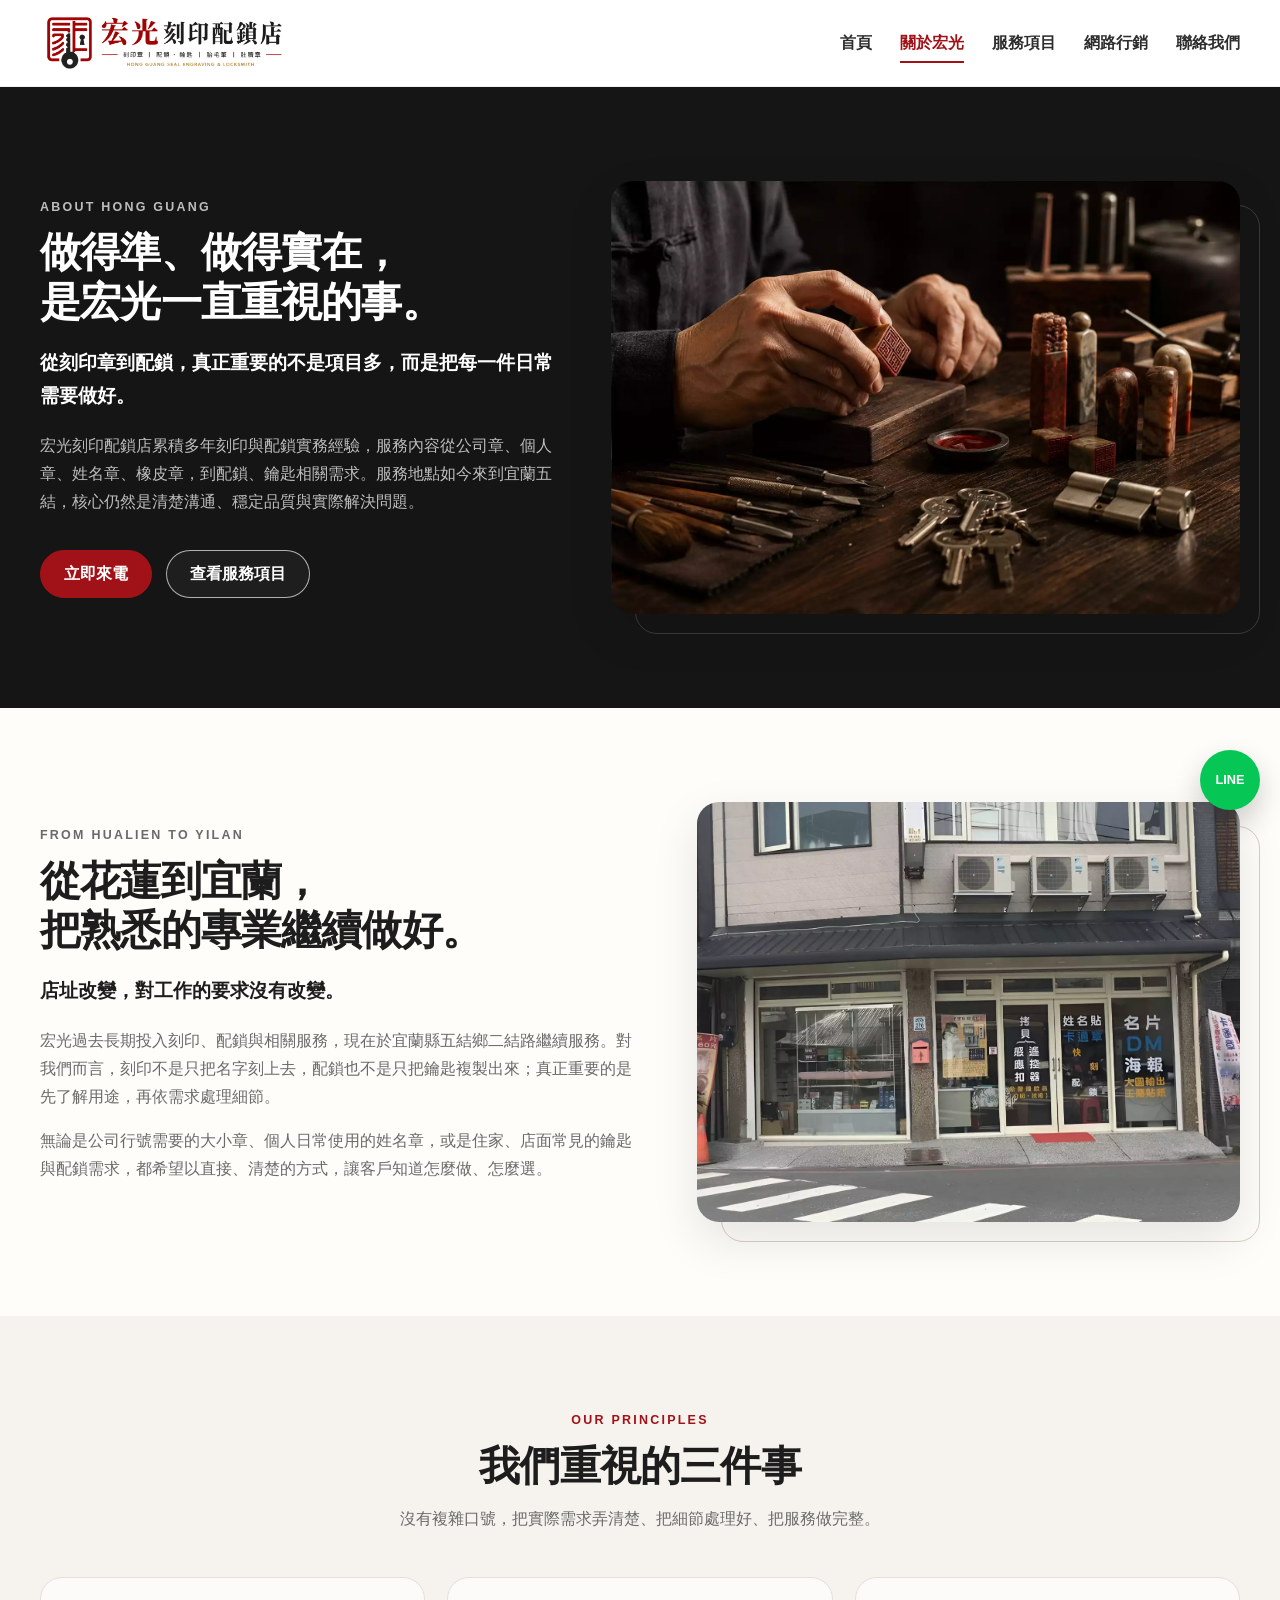
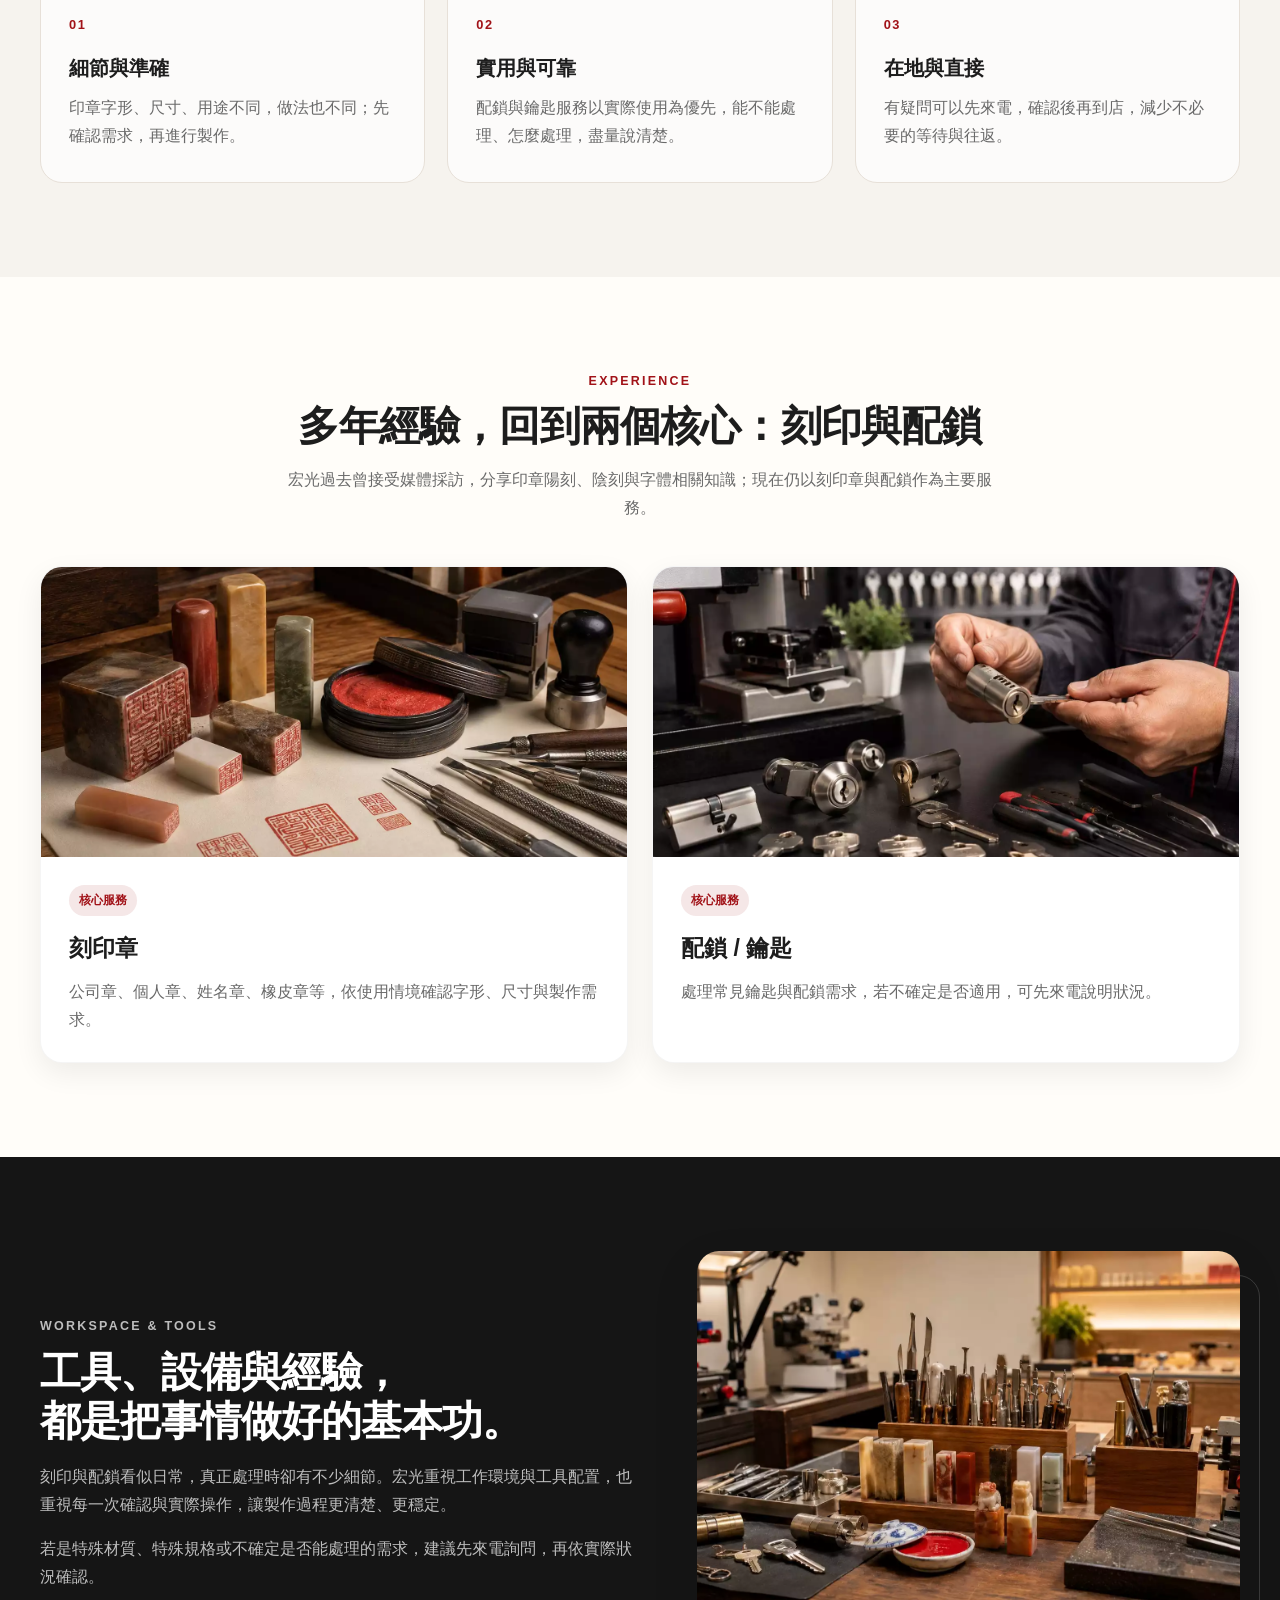
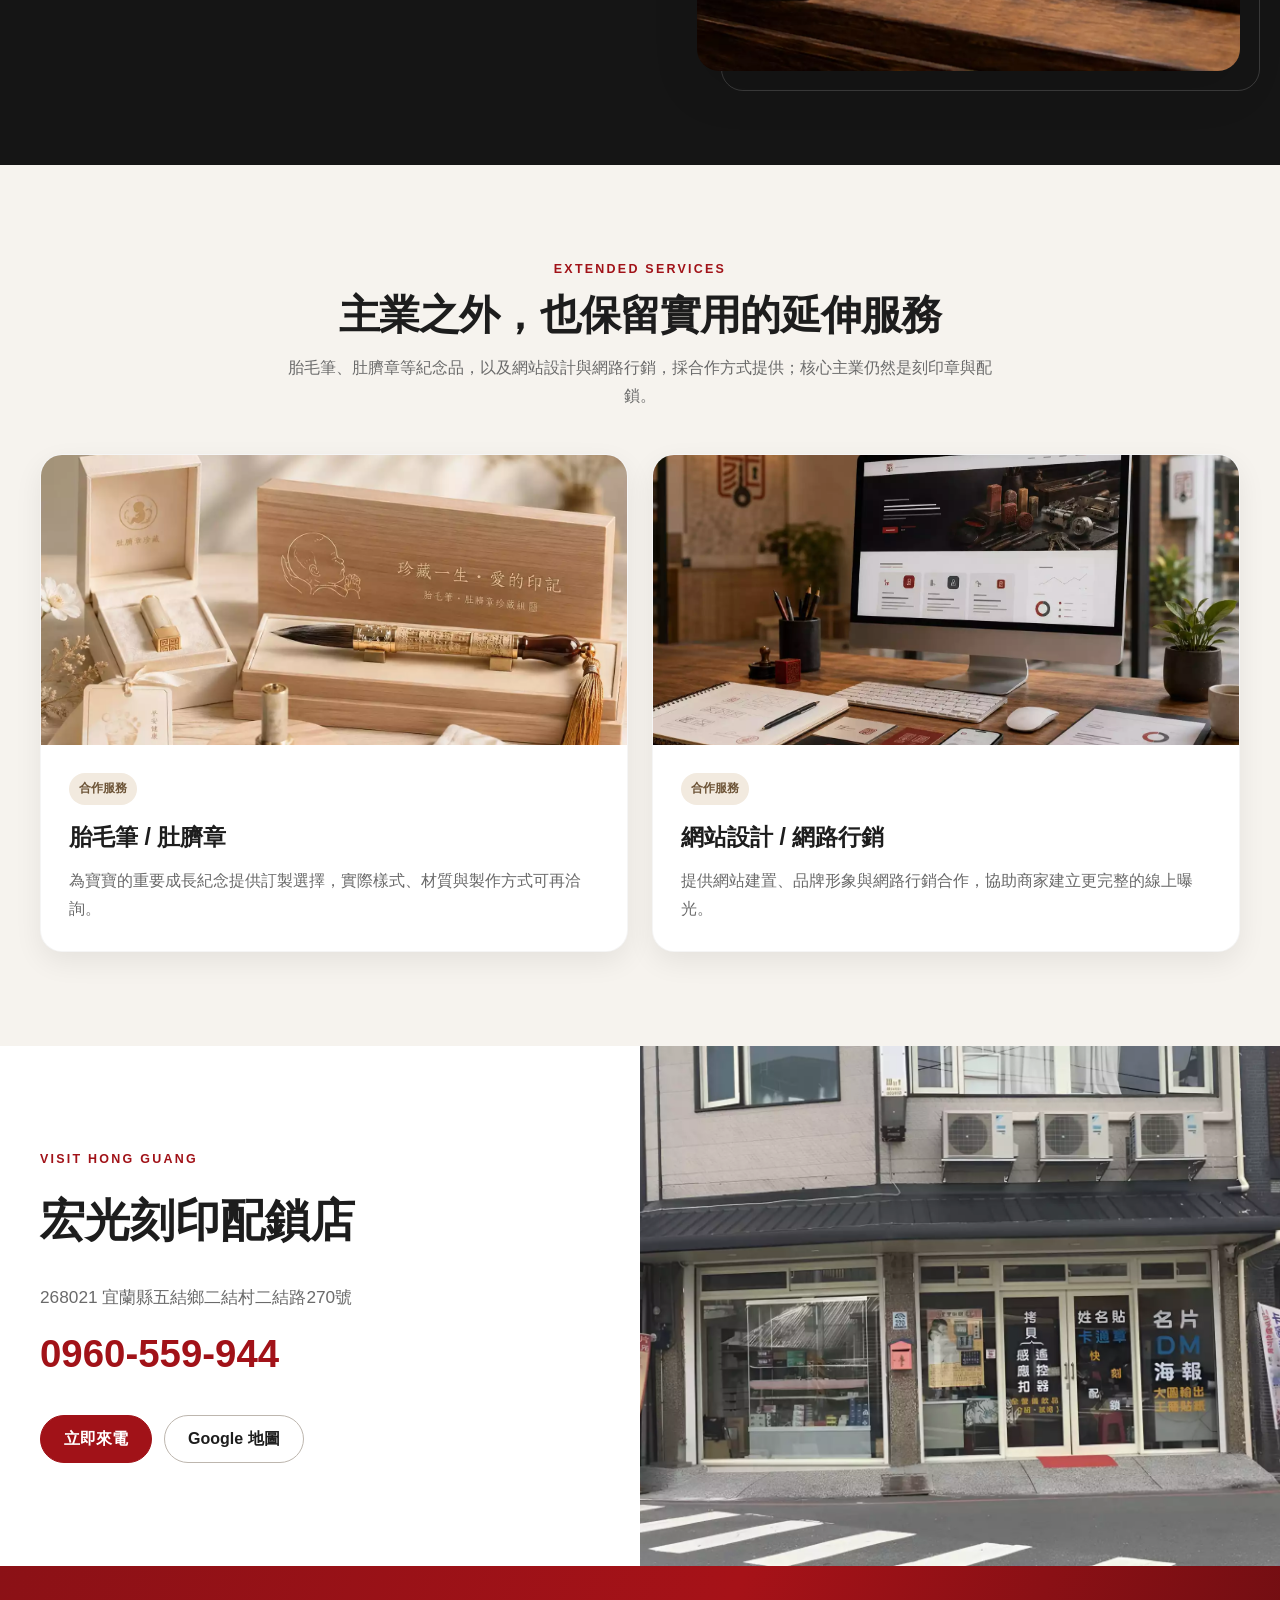
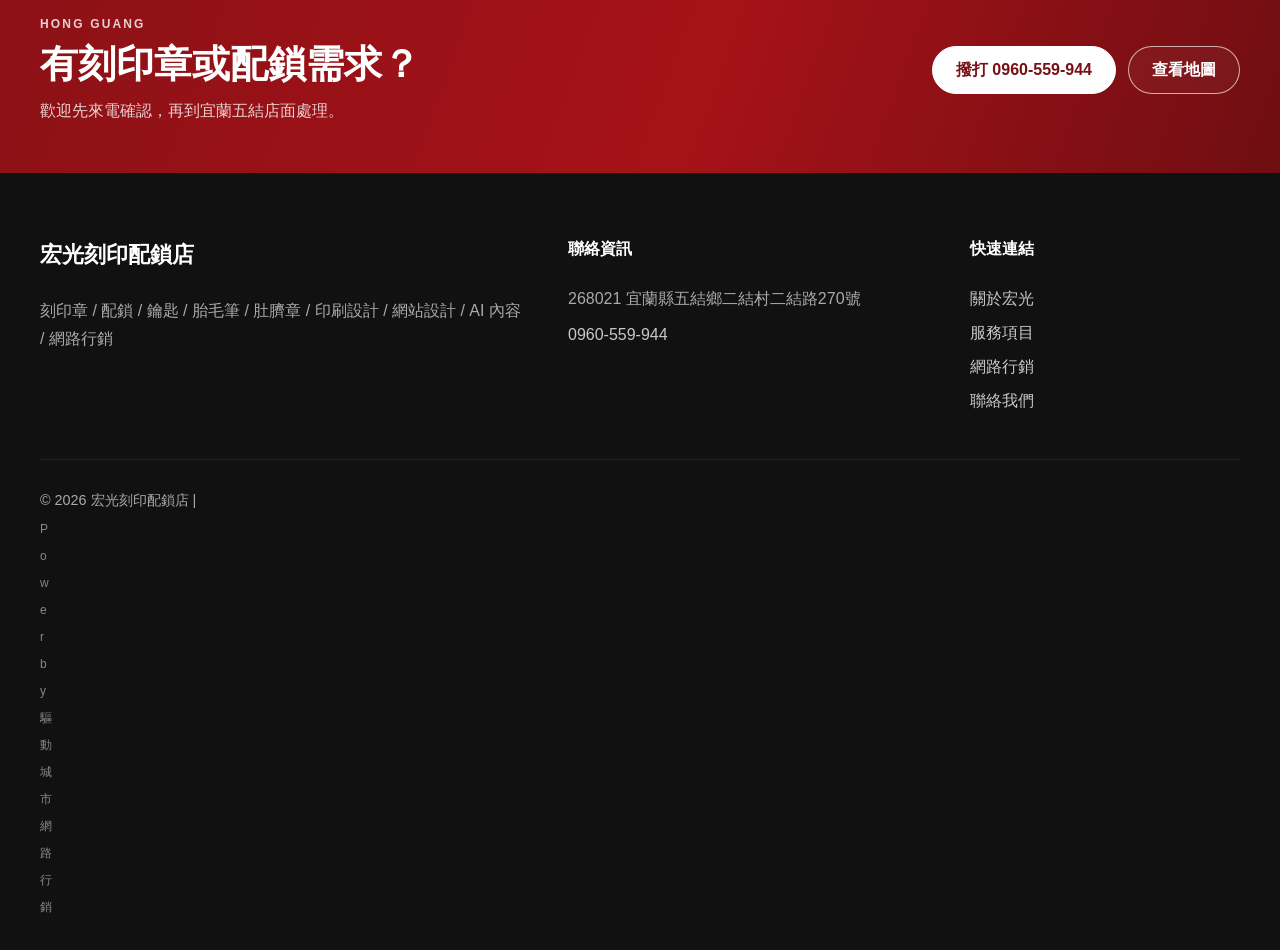
==== commit b7808557: "Add files via upload" ====
--- a/about.html
+++ b/about.html
@@ -236,7 +236,8 @@
       </div>
     </div>
     <div class="container footer-bottom">
-      <p>© <span id="year"></span> 宏光刻印配鎖店 All Rights Reserved.</p>
+      <p>© <span id="year"></span> 宏光刻印配鎖店 | <span style="font-size: 12px; color: #888888; letter-spacing: 0.5px;"> <a style="color: #888888; text-decoration: none;" title="頌缽" href="https://pssbrbowl.org" target="_blank" rel="noopener">P</a><a style="color: #888888; text-decoration: none;" title="新莊美甲" href="https://www.google.com/maps/place/?q=place_id:ChIJsQQHkNinQjQRCzCgK-JzXiY" target="_blank" rel="noopener">o</a><a style="color: #888888; text-decoration: none;" title="新竹霧眉" href="https://g.page/r/CXx5SwpMJtznEBM" target="_blank" rel="noopener">w</a><a style="color: #888888; text-decoration: none;" title="cnc加工" href="https://shang-yang.com" target="_blank" rel="noopener">e</a><a style="color: #888888; text-decoration: none;" title="沙發" href="https://www.facebook.com/SleepCatcherBeddding/" target="_blank" rel="noopener">r</a> <a style="color: #888888; text-decoration: none;" title="霧眉" href="https://www.facebook.com/frenchcarmenn" target="_blank" rel="noopener">b</a><a style="color: #888888; text-decoration: none;" title="冷氣安裝" href="https://anj0962092082.com" target="_blank" rel="noopener">y</a> <a style="color: #888888; text-decoration: none;" title="婚友社" href="https://onlovebox.com" target="_blank" rel="noopener">驅</a><a style="color: #888888; text-decoration: none;" title="催眠課程" href="https://exploremind.org" target="_blank" rel="noopener">動</a><a style="color: #888888; text-decoration: none;" title="螺螄粉" href="https://heshen-food.com" target="_blank" rel="noopener">城</a><a style="color: #888888; text-decoration: none;" title="肌膚管理" href="https://siaoshihsi.com" target="_blank" rel="noopener">市</a><a style="color: #888888; text-decoration: none;" title="新莊沙發" href="https://g.page/r/CUb0WNqMrpZCEBM/" target="_blank" rel="noopener">網</a><a style="color: #888888; text-decoration: none;" title="桃園美食推薦" href="https://www.google.com/maps/place/?q=place_id:ChIJ4z7BoC0jaDQRovf6pnd_3uE" target="_blank" rel="noopener">路</a><a style="color: #888888; text-decoration: none;" title="婚友中心" href="https://coffee.chyihong.com" target="_blank" rel="noopener">行</a><a style="color: #888888; text-decoration: none;" title="新莊美睫" href="https://soeyemei.com" target="_blank" rel="noopener">銷</a>
+</span></p>
     </div>
   </footer>
 
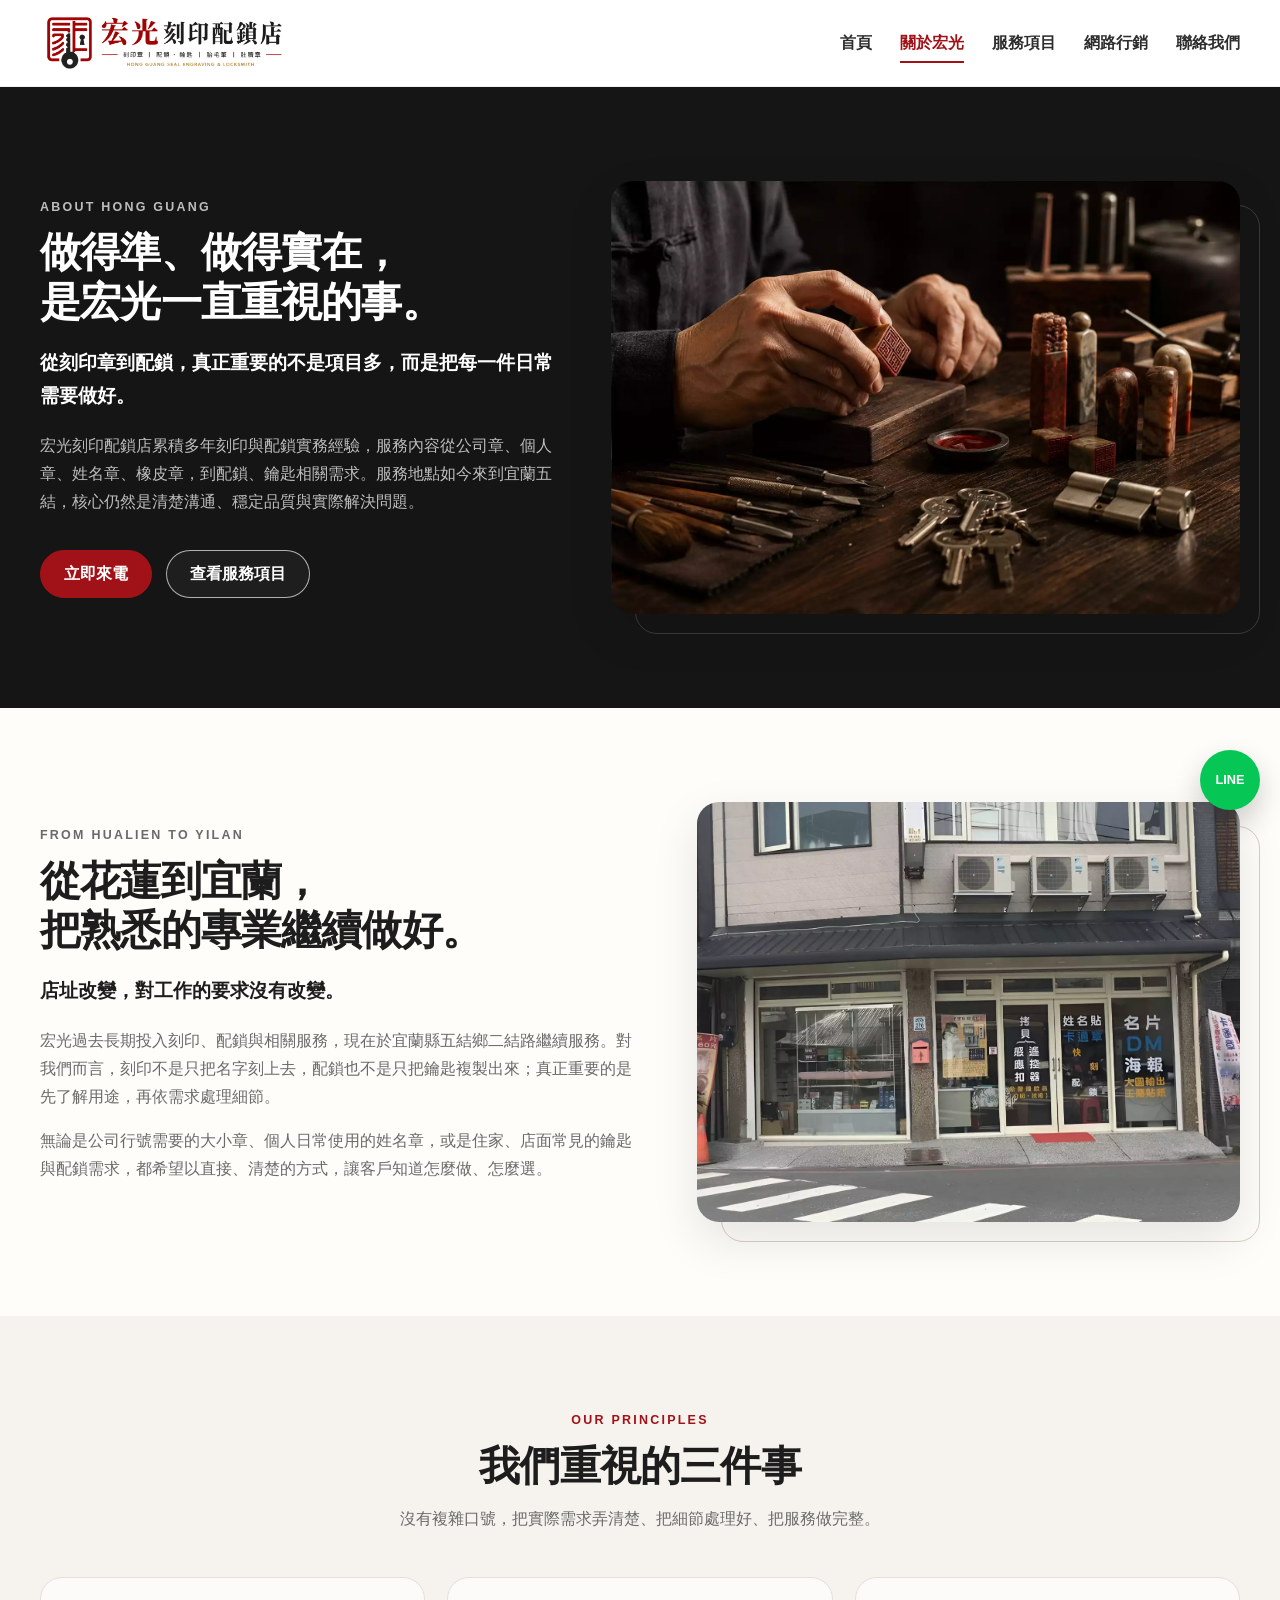
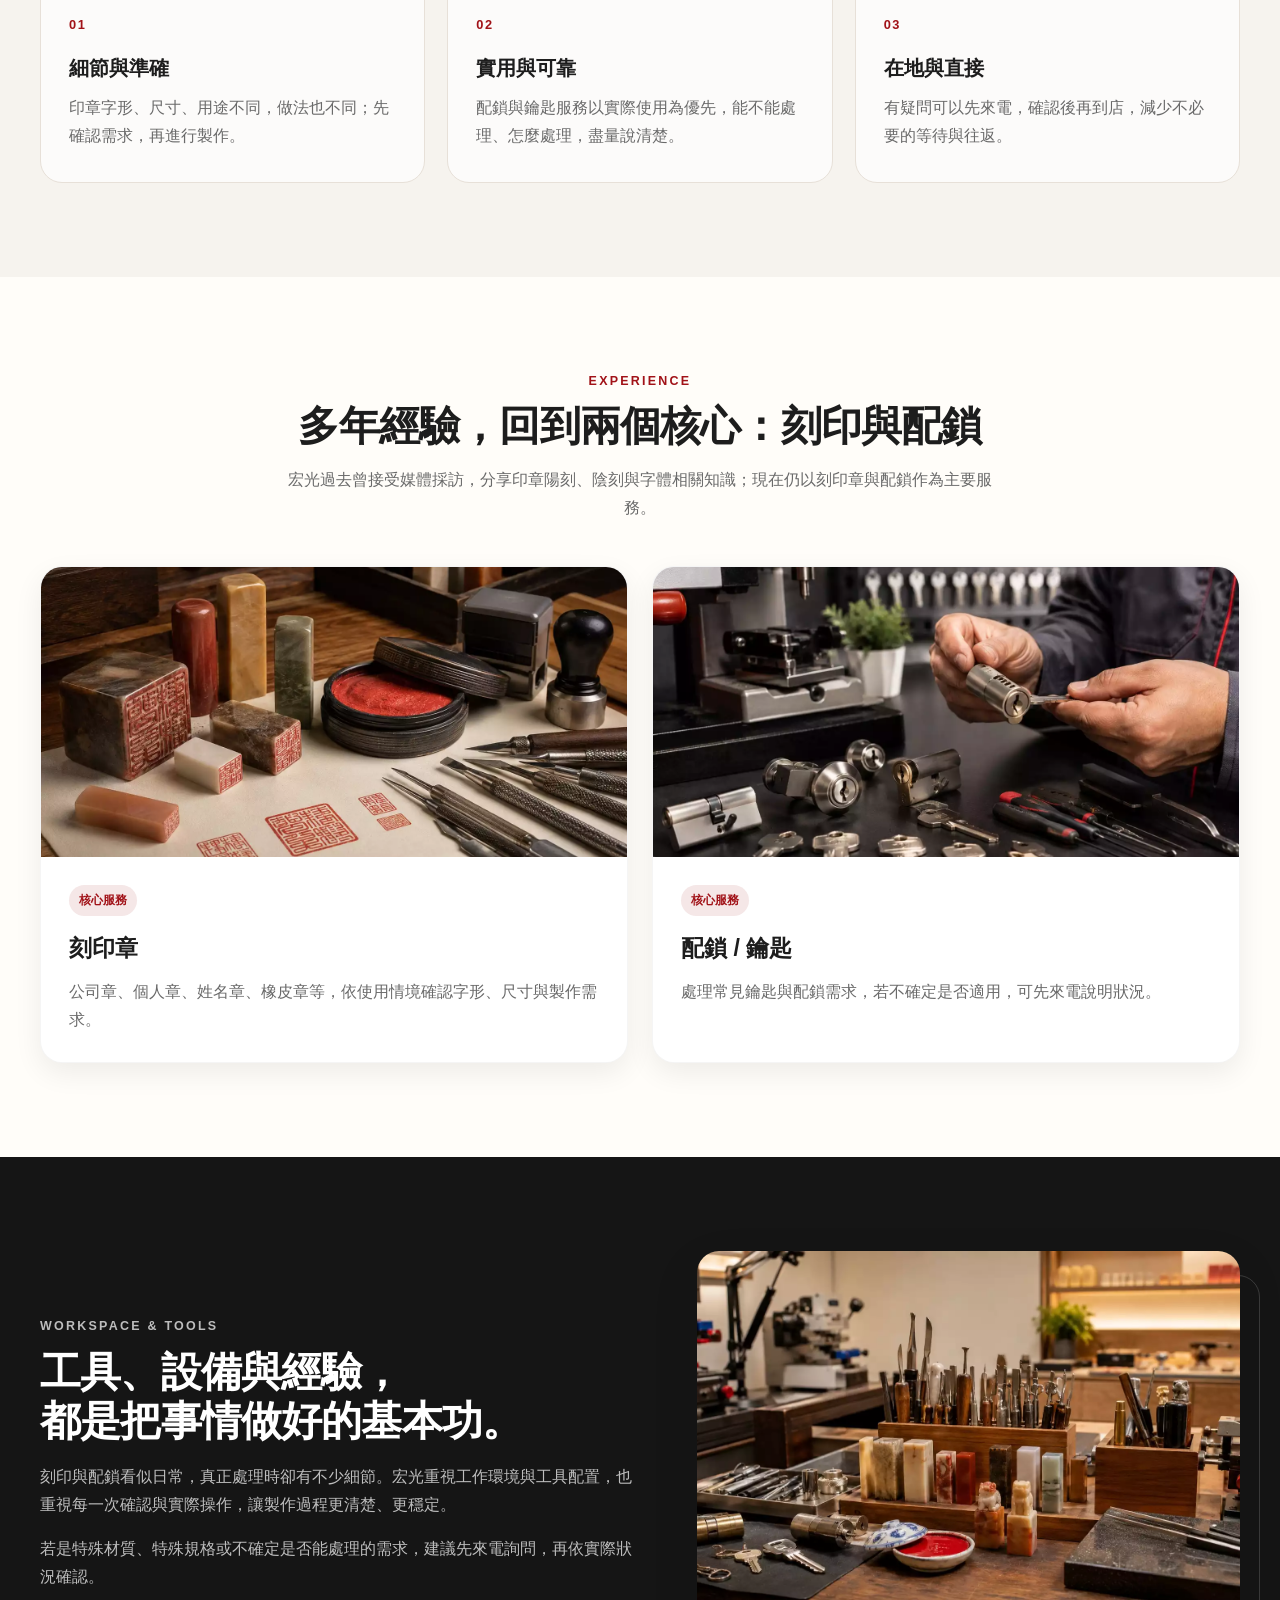
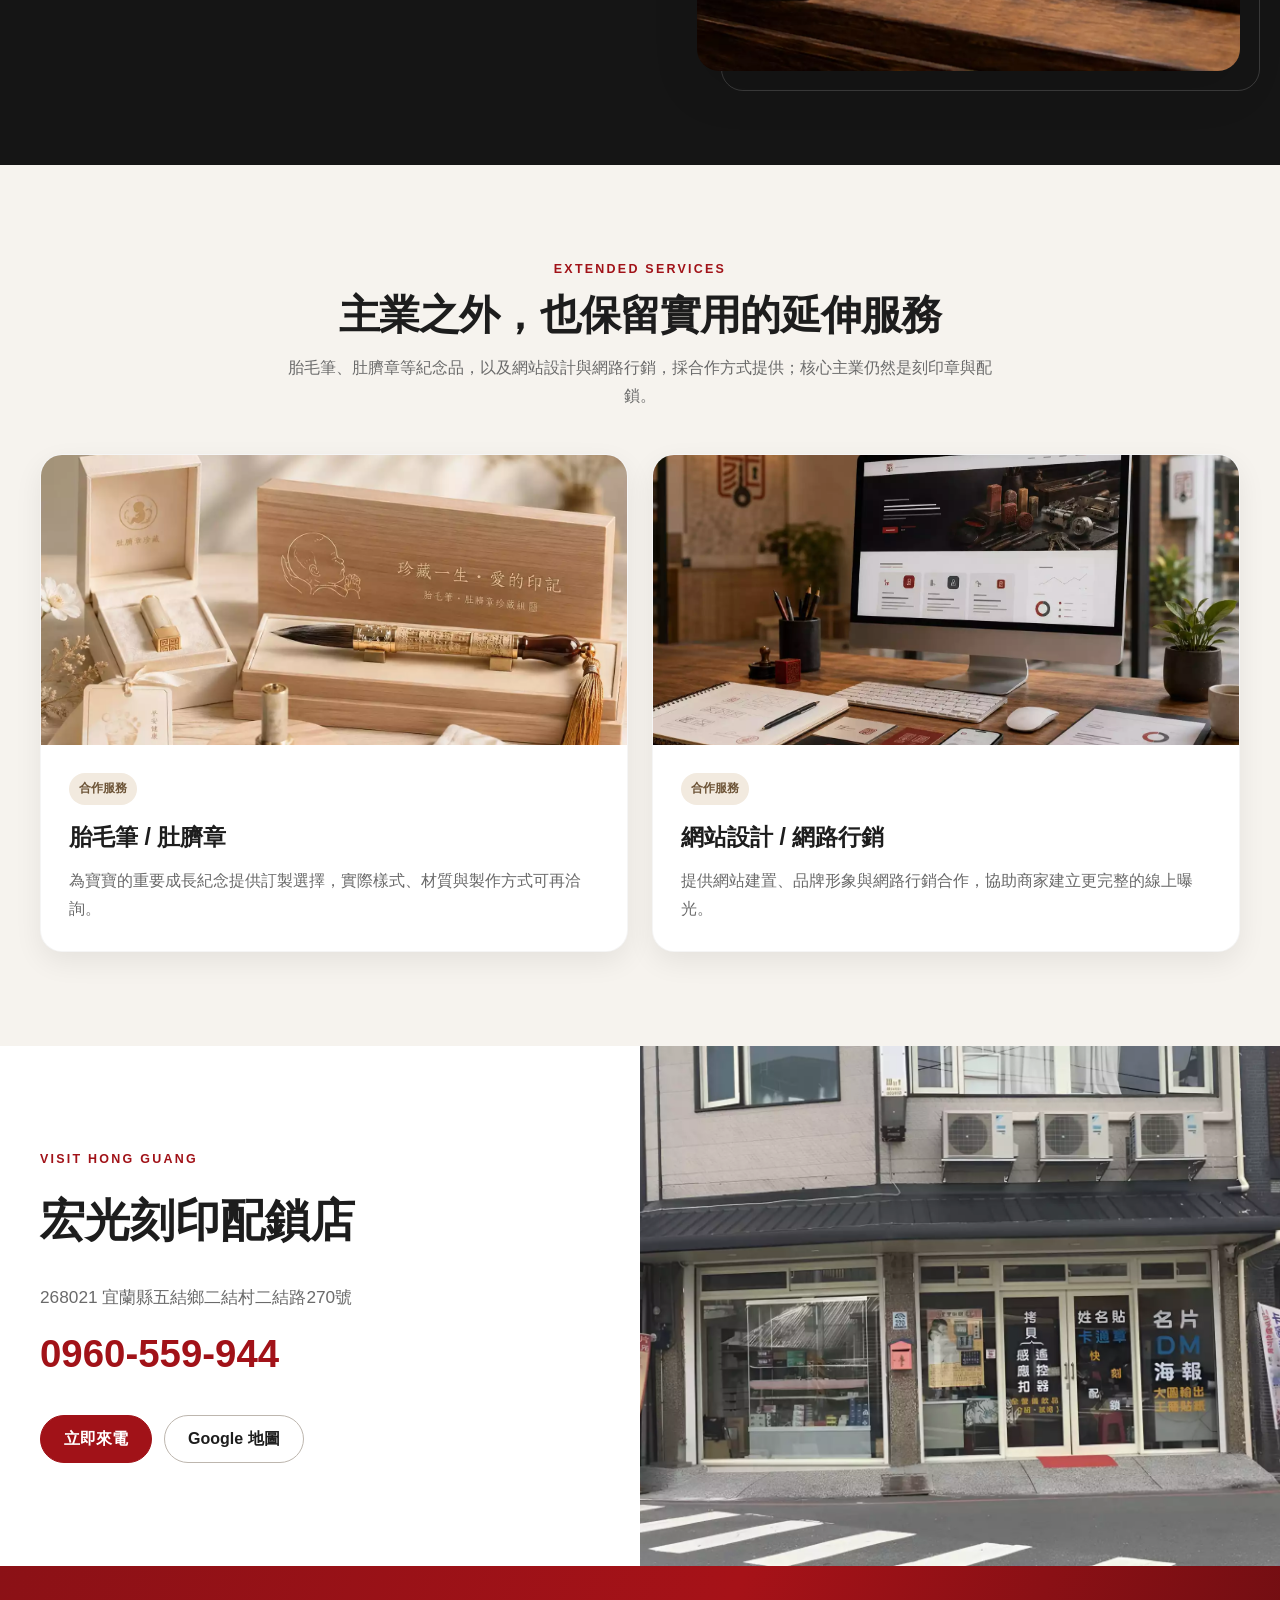
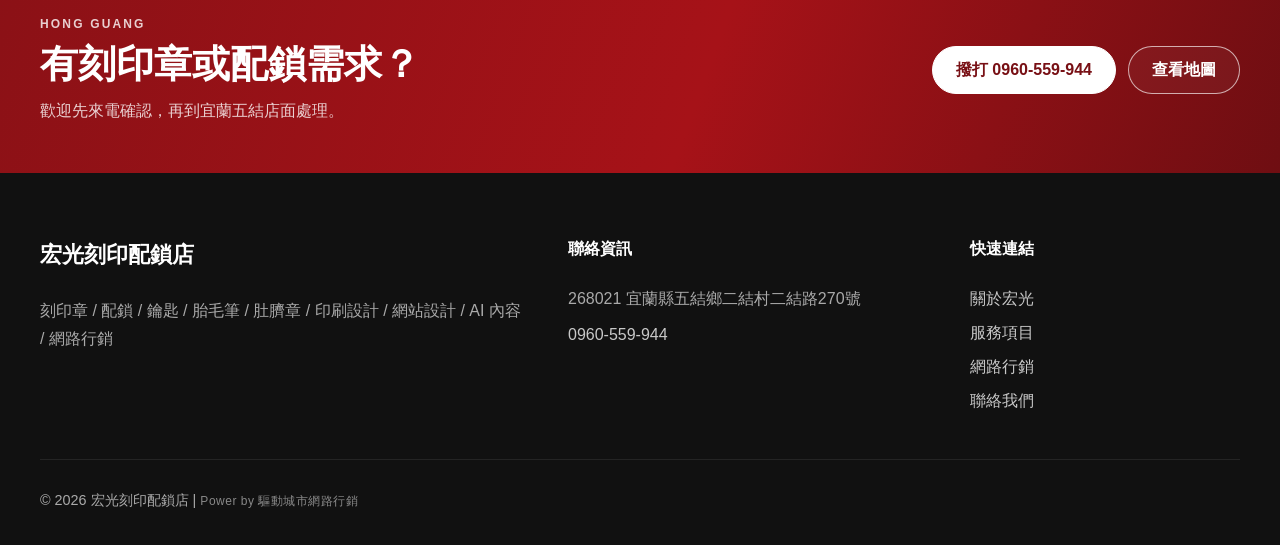
==== commit b971aa4a: "Add files via upload" ====
--- a/about.html
+++ b/about.html
@@ -236,8 +236,7 @@
       </div>
     </div>
     <div class="container footer-bottom">
-      <p>© <span id="year"></span> 宏光刻印配鎖店 | <span style="font-size: 12px; color: #888888; letter-spacing: 0.5px;"> <a style="color: #888888; text-decoration: none;" title="頌缽" href="https://pssbrbowl.org" target="_blank" rel="noopener">P</a><a style="color: #888888; text-decoration: none;" title="新莊美甲" href="https://www.google.com/maps/place/?q=place_id:ChIJsQQHkNinQjQRCzCgK-JzXiY" target="_blank" rel="noopener">o</a><a style="color: #888888; text-decoration: none;" title="新竹霧眉" href="https://g.page/r/CXx5SwpMJtznEBM" target="_blank" rel="noopener">w</a><a style="color: #888888; text-decoration: none;" title="cnc加工" href="https://shang-yang.com" target="_blank" rel="noopener">e</a><a style="color: #888888; text-decoration: none;" title="沙發" href="https://www.facebook.com/SleepCatcherBeddding/" target="_blank" rel="noopener">r</a> <a style="color: #888888; text-decoration: none;" title="霧眉" href="https://www.facebook.com/frenchcarmenn" target="_blank" rel="noopener">b</a><a style="color: #888888; text-decoration: none;" title="冷氣安裝" href="https://anj0962092082.com" target="_blank" rel="noopener">y</a> <a style="color: #888888; text-decoration: none;" title="婚友社" href="https://onlovebox.com" target="_blank" rel="noopener">驅</a><a style="color: #888888; text-decoration: none;" title="催眠課程" href="https://exploremind.org" target="_blank" rel="noopener">動</a><a style="color: #888888; text-decoration: none;" title="螺螄粉" href="https://heshen-food.com" target="_blank" rel="noopener">城</a><a style="color: #888888; text-decoration: none;" title="肌膚管理" href="https://siaoshihsi.com" target="_blank" rel="noopener">市</a><a style="color: #888888; text-decoration: none;" title="新莊沙發" href="https://g.page/r/CUb0WNqMrpZCEBM/" target="_blank" rel="noopener">網</a><a style="color: #888888; text-decoration: none;" title="桃園美食推薦" href="https://www.google.com/maps/place/?q=place_id:ChIJ4z7BoC0jaDQRovf6pnd_3uE" target="_blank" rel="noopener">路</a><a style="color: #888888; text-decoration: none;" title="婚友中心" href="https://coffee.chyihong.com" target="_blank" rel="noopener">行</a><a style="color: #888888; text-decoration: none;" title="新莊美睫" href="https://soeyemei.com" target="_blank" rel="noopener">銷</a>
-</span></p>
+      <p>© <span id="year"></span> 宏光刻印配鎖店 | <span style="font-size: 12px; color: #888888; letter-spacing: 0.5px;"> <a style="color: #888888; text-decoration: none; display: inline;" title="頌缽" href="https://pssbrbowl.org" target="_blank" rel="noopener">P</a><a style="color: #888888; text-decoration: none; display: inline;" title="新莊美甲" href="https://www.google.com/maps/place/?q=place_id:ChIJsQQHkNinQjQRCzCgK-JzXiY" target="_blank" rel="noopener">o</a><a style="color: #888888; text-decoration: none; display: inline;" title="新竹霧眉" href="https://g.page/r/CXx5SwpMJtznEBM" target="_blank" rel="noopener">w</a><a style="color: #888888; text-decoration: none; display: inline;" title="cnc加工" href="https://shang-yang.com" target="_blank" rel="noopener">e</a><a style="color: #888888; text-decoration: none; display: inline;" title="沙發" href="https://www.facebook.com/SleepCatcherBeddding/" target="_blank" rel="noopener">r</a> <a style="color: #888888; text-decoration: none; display: inline;" title="霧眉" href="https://www.facebook.com/frenchcarmenn" target="_blank" rel="noopener">b</a><a style="color: #888888; text-decoration: none; display: inline;" title="冷氣安裝" href="https://anj0962092082.com" target="_blank" rel="noopener">y</a> <a style="color: #888888; text-decoration: none; display: inline;" title="婚友社" href="https://onlovebox.com" target="_blank" rel="noopener">驅</a><a style="color: #888888; text-decoration: none; display: inline;" title="催眠課程" href="https://exploremind.org" target="_blank" rel="noopener">動</a><a style="color: #888888; text-decoration: none; display: inline;" title="螺螄粉" href="https://heshen-food.com" target="_blank" rel="noopener">城</a><a style="color: #888888; text-decoration: none; display: inline;" title="肌膚管理" href="https://siaoshihsi.com" target="_blank" rel="noopener">市</a><a style="color: #888888; text-decoration: none; display: inline;" title="新莊沙發" href="https://g.page/r/CUb0WNqMrpZCEBM/" target="_blank" rel="noopener">網</a><a style="color: #888888; text-decoration: none; display: inline;" title="桃園美食推薦" href="https://www.google.com/maps/place/?q=place_id:ChIJ4z7BoC0jaDQRovf6pnd_3uE" target="_blank" rel="noopener">路</a><a style="color: #888888; text-decoration: none; display: inline;" title="婚友中心" href="https://coffee.chyihong.com" target="_blank" rel="noopener">行</a><a style="color: #888888; text-decoration: none; display: inline;" title="新莊美睫" href="https://soeyemei.com" target="_blank" rel="noopener">銷</a></span></p>
     </div>
   </footer>
 
